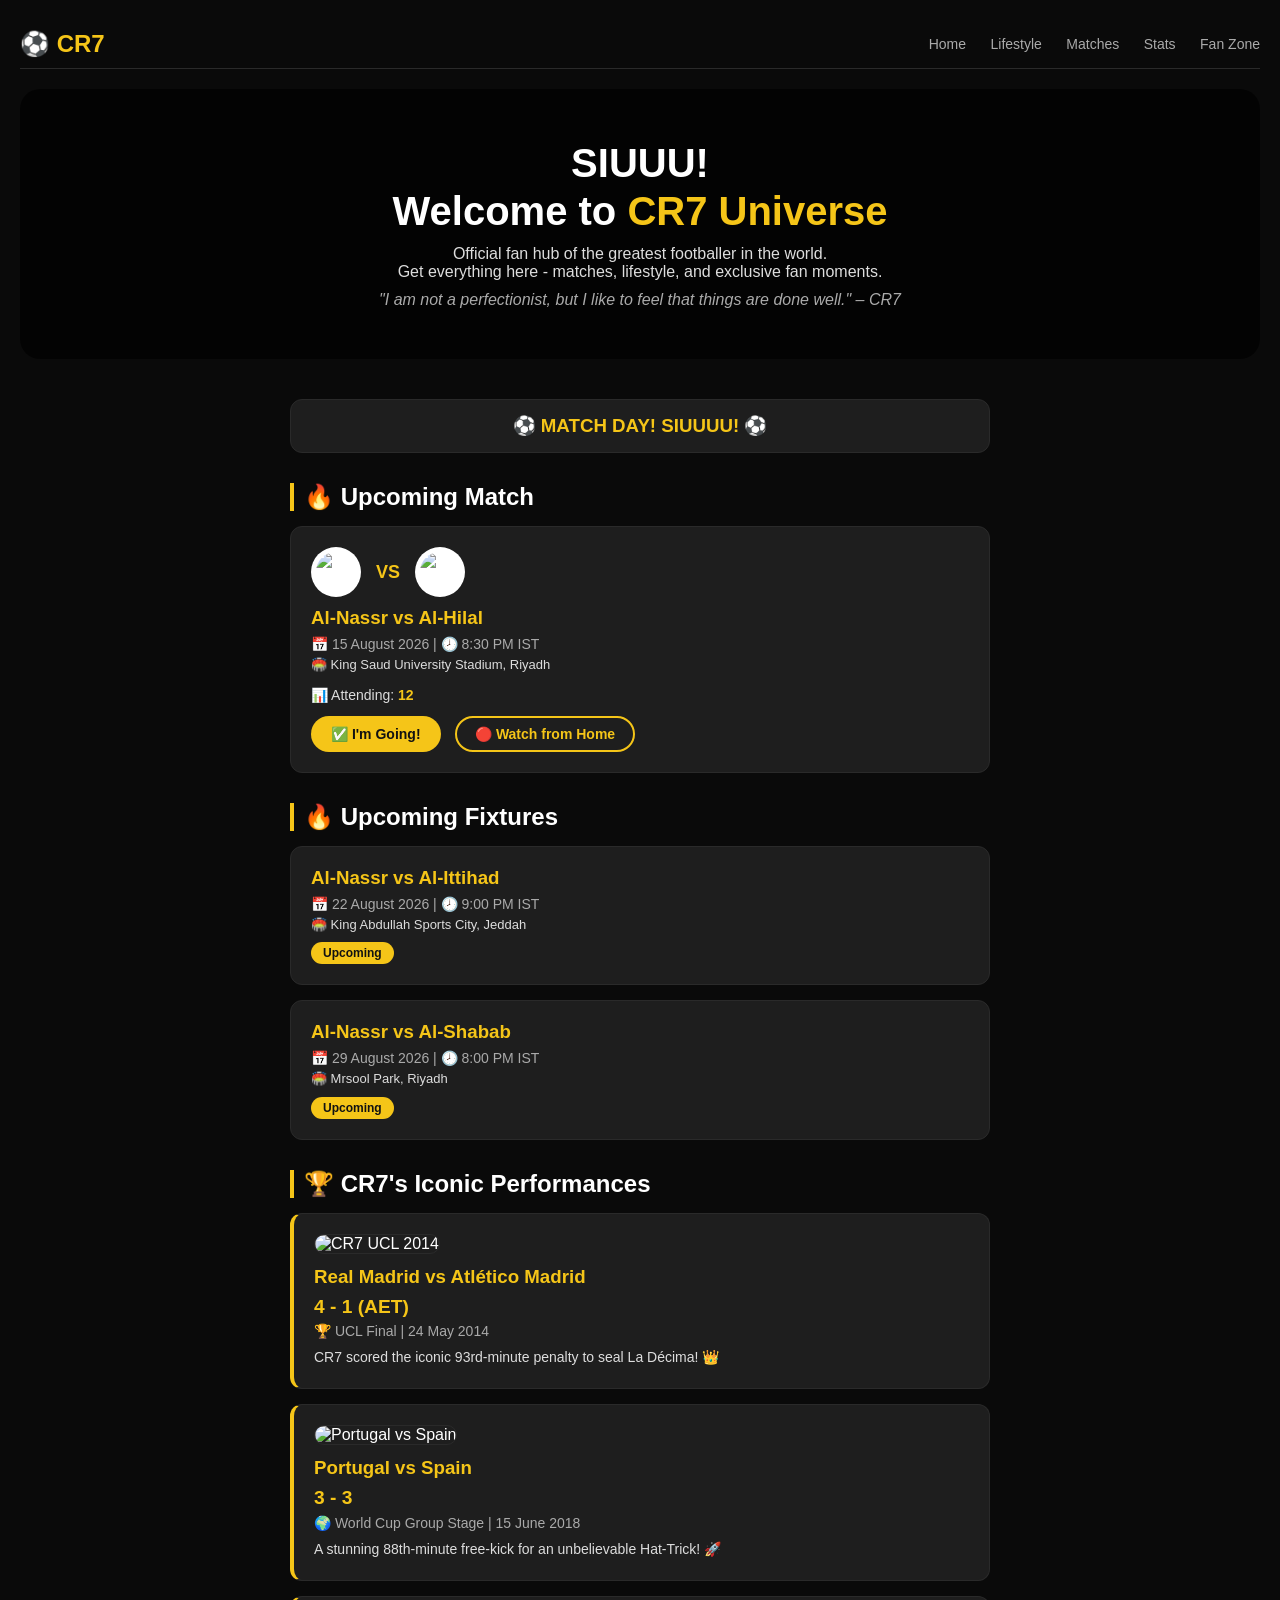
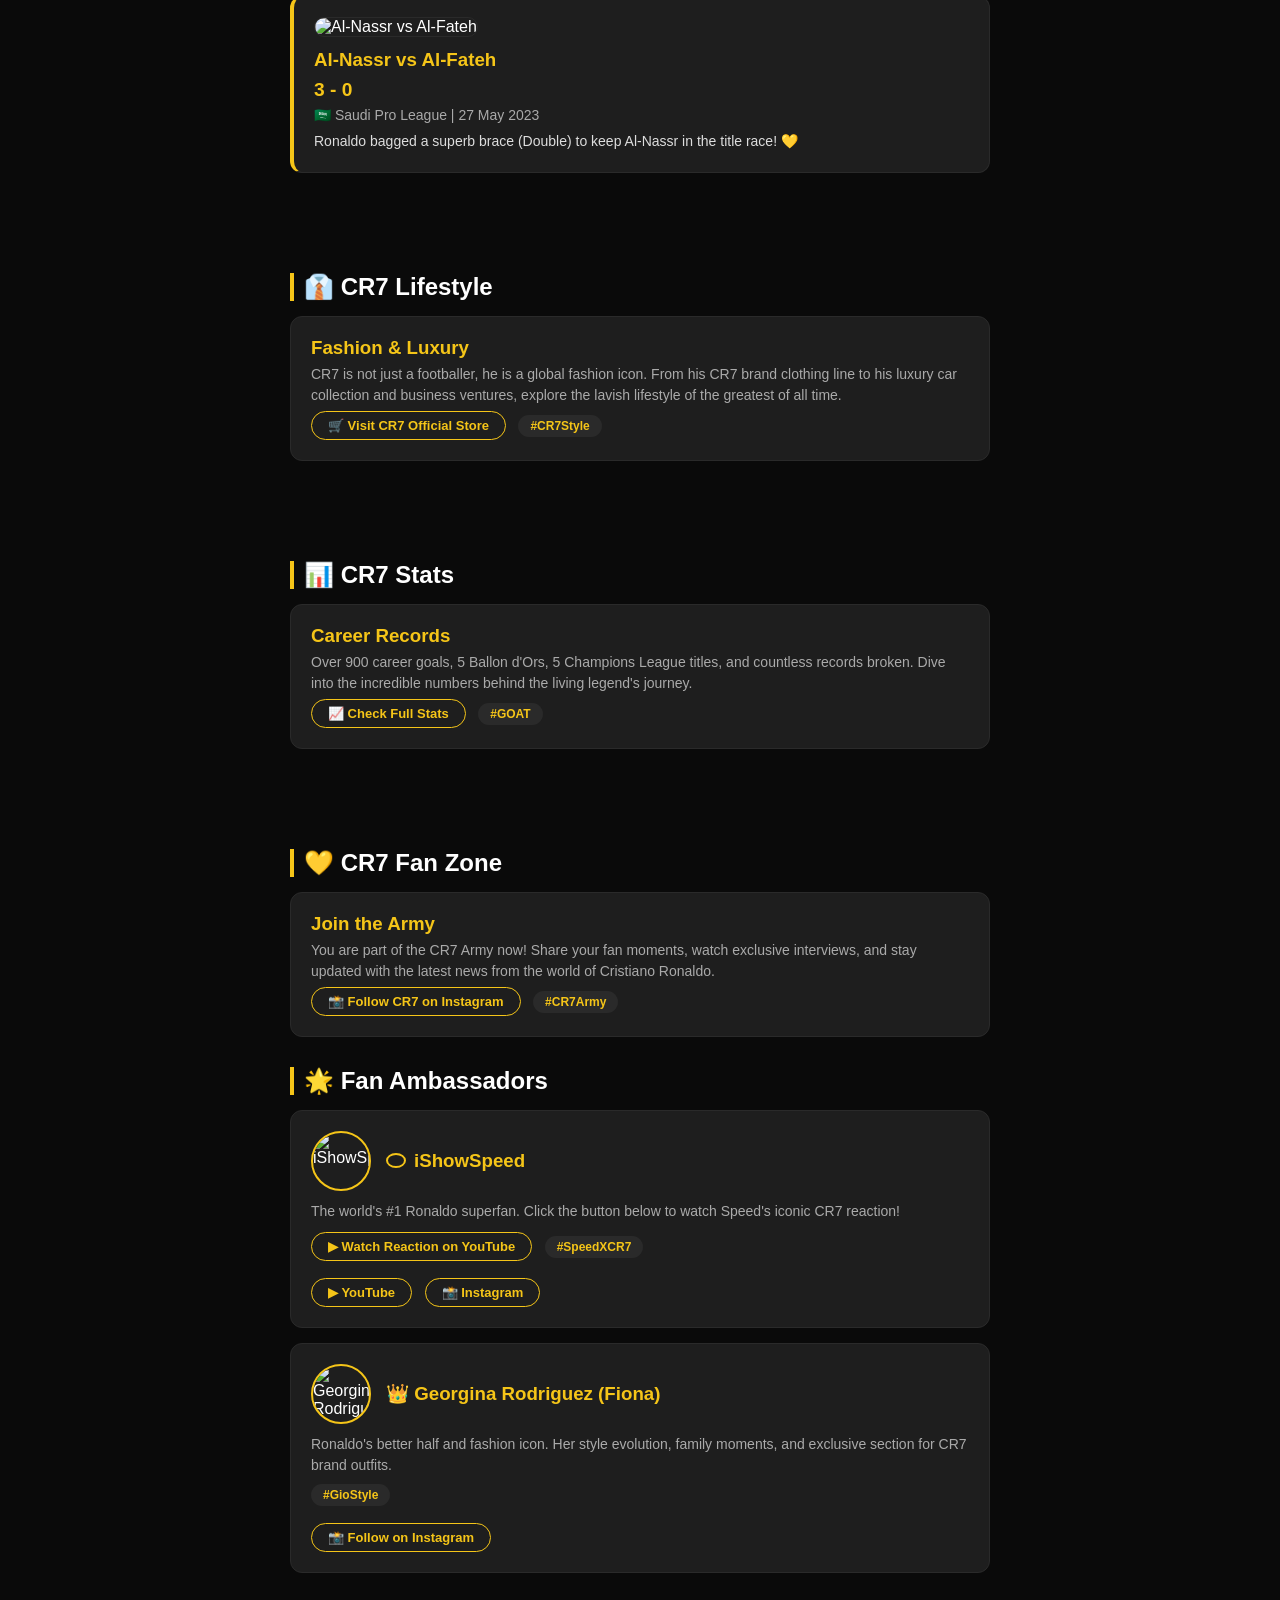
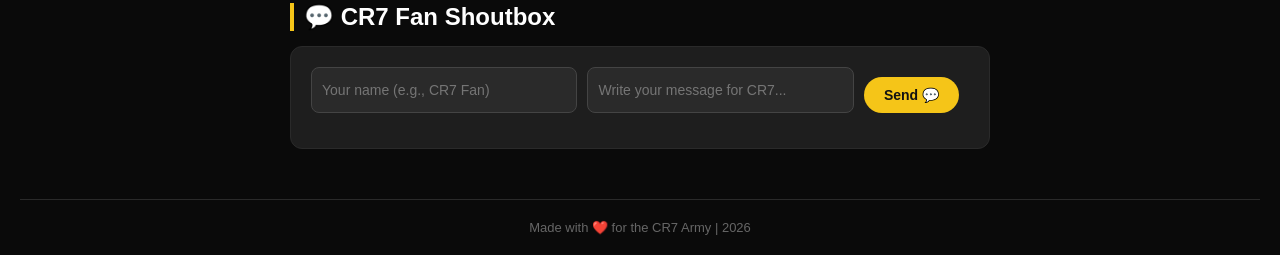
==== index.html @ 7f3175d8 "Update index.html" ====
<!DOCTYPE html>
<html lang="en">
<head>
  <meta charset="UTF-8">
  <meta name="viewport" content="width=device-width, initial-scale=1.0">
  <title>CR7 Universe</title>
  <link rel="stylesheet" href="style.css">
</head>
<body>

  <nav class="navbar">
    <div class="logo">⚽ CR7</div>
    <div class="nav-links">
      <a href="#home">Home</a>
      <a href="#lifestyle">Lifestyle</a>
      <a href="#matches">Matches</a>
      <a href="#stats">Stats</a>
      <a href="#fanzone">Fan Zone</a>
    </div>
  </nav>

  <div id="home" class="hero">
    <h1>SIUUU! <br> Welcome to <span style="color:#f5c518;">CR7 Universe</span></h1>
    <p>Official fan hub of the greatest footballer in the world.<br>Get everything here - matches, lifestyle, and exclusive fan moments.</p>
    <p style="color:#aaa; font-style:italic; margin-top:10px;">"I am not a perfectionist, but I like to feel that things are done well." – CR7</p>
  </div>

  <div class="container">
    <div id="matches">
      <div class="countdown-container">
        <div class="countdown-box"><span class="countdown-number" id="days">00</span><span class="countdown-label">Days</span></div>
        <div class="countdown-box"><span class="countdown-number" id="hours">00</span><span class="countdown-label">Hours</span></div>
        <div class="countdown-box"><span class="countdown-number" id="minutes">00</span><span class="countdown-label">Mins</span></div>
        <div class="countdown-box"><span class="countdown-number" id="seconds">00</span><span class="countdown-label">Secs</span></div>
      </div>

      <h2 class="section-title">🔥 Upcoming Match</h2>
      <div class="duo-card" style="margin-bottom: 20px;">
        <div class="team-logos">
          <img src="https://upload.wikimedia.org/wikipedia/en/1/15/Al_Nassr_FC_logo.svg.png" alt="Al-Nassr">
          <span>VS</span>
          <img src="https://upload.wikimedia.org/wikipedia/en/1/15/Al_Hilal_Saudi_FC_Logo.svg.png" alt="Al-Hilal">
        </div>
        <h3>Al-Nassr vs Al-Hilal</h3>
        <p style="color: #aaa; font-size: 14px;">📅 15 August 2026 | 🕗 8:30 PM IST</p>
        <p style="font-size: 13px;">🏟️ King Saud University Stadium, Riyadh</p>
        <p style="margin-top: 10px;">📊 Attending: <span id="countDisplay" style="color:#f5c518; font-weight:bold;">12</span></p>
        <button id="attendBtn" class="attend-btn">✅ I'm Going!</button>
        <button class="watch-btn">🔴 Watch from Home</button>
      </div>

      <h2 class="section-title">🔥 Upcoming Fixtures</h2>
      <div class="fixtures-grid">
        <div class="duo-card">
          <h3>Al-Nassr vs Al-Ittihad</h3>
          <p style="color: #aaa; font-size: 14px;">📅 22 August 2026 | 🕗 9:00 PM IST</p>
          <p style="font-size: 13px;">🏟️ King Abdullah Sports City, Jeddah</p>
          <span class="status-tag">Upcoming</span>
        </div>
        <div class="duo-card">
          <h3>Al-Nassr vs Al-Shabab</h3>
          <p style="color: #aaa; font-size: 14px;">📅 29 August 2026 | 🕗 8:00 PM IST</p>
          <p style="font-size: 13px;">🏟️ Mrsool Park, Riyadh</p>
          <span class="status-tag">Upcoming</span>
        </div>
      </div>

      <h2 class="section-title">🏆 CR7's Iconic Performances</h2>
      <div class="fixtures-grid">
        <div class="duo-card past-match">
          <div class="match-image"><img src="https://upload.wikimedia.org/wikipedia/commons/thumb/8/8f/Cristiano_Ronaldo_2014_%28cropped%29.jpg/800px-Cristiano_Ronaldo_2014_%28cropped%29.jpg" alt="CR7 UCL 2014"></div>
          <h3>Real Madrid vs Atlético Madrid</h3>
          <p style="font-size: 1.2rem; color: #f5c518; font-weight: bold;">4 - 1 (AET)</p>
          <p style="color: #aaa; font-size: 14px;">🏆 UCL Final | 24 May 2014</p>
          <p style="margin-top:5px;">CR7 scored the iconic 93rd-minute penalty to seal La Décima! 👑</p>
        </div>
        <div class="duo-card past-match">
          <div class="match-image"><img src="https://upload.wikimedia.org/wikipedia/commons/thumb/4/44/Portugal_vs_Spain_2018.jpg/800px-Portugal_vs_Spain_2018.jpg" alt="Portugal vs Spain"></div>
          <h3>Portugal vs Spain</h3>
          <p style="font-size: 1.2rem; color: #f5c518; font-weight: bold;">3 - 3</p>
          <p style="color: #aaa; font-size: 14px;">🌍 World Cup Group Stage | 15 June 2018</p>
          <p style="margin-top:5px;">A stunning 88th-minute free-kick for an unbelievable Hat-Trick! 🚀</p>
        </div>
        <div class="duo-card past-match">
          <div class="match-image"><img src="https://upload.wikimedia.org/wikipedia/commons/thumb/1/1e/Cristiano_Ronaldo_Al_Nassr_2023.jpg/800px-Cristiano_Ronaldo_Al_Nassr_2023.jpg" alt="Al-Nassr vs Al-Fateh"></div>
          <h3>Al-Nassr vs Al-Fateh</h3>
          <p style="font-size: 1.2rem; color: #f5c518; font-weight: bold;">3 - 0</p>
          <p style="color: #aaa; font-size: 14px;">🇸🇦 Saudi Pro League | 27 May 2023</p>
          <p style="margin-top:5px;">Ronaldo bagged a superb brace (Double) to keep Al-Nassr in the title race! 💛</p>
        </div>
      </div>
    </div>

    <div id="lifestyle" style="margin-top: 50px; padding-top: 20px;">
      <h2 class="section-title">👔 CR7 Lifestyle</h2>
      <div class="duo-card">
        <h3>Fashion & Luxury</h3>
        <p style="color:#aaa;">CR7 is not just a footballer, he is a global fashion icon. From his CR7 brand clothing line to his luxury car collection and business ventures, explore the lavish lifestyle of the greatest of all time.</p>
        <a href="https://www.cr7.com/" target="_blank" class="ambassador-link">🛒 Visit CR7 Official Store</a>
        <span class="status-tag" style="background: #2a2a2a; color: #f5c518;">#CR7Style</span>
      </div>
    </div>

    <div id="stats" style="margin-top: 50px; padding-top: 20px;">
      <h2 class="section-title">📊 CR7 Stats</h2>
      <div class="duo-card">
        <h3>Career Records</h3>
        <p style="color:#aaa;">Over 900 career goals, 5 Ballon d'Ors, 5 Champions League titles, and countless records broken. Dive into the incredible numbers behind the living legend's journey.</p>
        <a href="https://www.transfermarkt.com/cristiano-ronaldo/leistungsdatendetails/spieler/8198" target="_blank" class="ambassador-link">📈 Check Full Stats</a>
        <span class="status-tag" style="background: #2a2a2a; color: #f5c518;">#GOAT</span>
      </div>
    </div>

    <div id="fanzone" style="margin-top: 50px; padding-top: 20px;">
      <h2 class="section-title">💛 CR7 Fan Zone</h2>
      <div class="duo-card">
        <h3>Join the Army</h3>
        <p style="color:#aaa;">You are part of the CR7 Army now! Share your fan moments, watch exclusive interviews, and stay updated with the latest news from the world of Cristiano Ronaldo.</p>
        <a href="https://www.instagram.com/cristiano/" target="_blank" class="ambassador-link">📸 Follow CR7 on Instagram</a>
        <span class="status-tag" style="background: #2a2a2a; color: #f5c518;">#CR7Army</span>
      </div>
    </div>

    <h2 class="section-title">🌟 Fan Ambassadors</h2>
    <div class="fixtures-grid">
      <div class="duo-card">
        <div class="ambassador-img">
          <img src="https://upload.wikimedia.org/wikipedia/commons/thumb/e/e5/IShowSpeed_at_ESPN_2024.jpg/800px-IShowSpeed_at_ESPN_2024.jpg" alt="iShowSpeed">
          <h3 style="margin:0; color:#f5c518; display:flex; align-items:center;">
            <img src="https://upload.wikimedia.org/wikipedia/commons/0/09/YouTube_Logo_%282013-2017%29.svg.png" style="width:20px; height:15px; margin-right:8px; background:none;"> iShowSpeed
          </h3>
        </div>
        <p style="color:#aaa; margin-top: 10px;">The world's #1 Ronaldo superfan. Click the button below to watch Speed's iconic CR7 reaction!</p>
        
        <!-- 🟢 यहाँ Video Link को FIX कर दिया गया है (Video गायब होने की समस्या खत्म!) -->
        <a href="https://youtube.com/shorts/Uv1PyE8J38w" target="_blank" class="ambassador-link" style="margin-top: 10px;">▶ Watch Reaction on YouTube</a>

        <span class="status-tag" style="background: #2a2a2a; color: #f5c518;">#SpeedXCR7</span>
        <div style="margin-top: 12px;">
          <a href="https://www.youtube.com/@IShowSpeed" target="_blank" class="ambassador-link">▶ YouTube</a>
          <a href="https://www.instagram.com/ishowspeed/" target="_blank" class="ambassador-link">📸 Instagram</a>
        </div>
      </div>

      <div class="duo-card">
        <div class="ambassador-img">
          <img src="https://upload.wikimedia.org/wikipedia/commons/thumb/d/d0/Georgina_Rodr%C3%ADguez_2023.jpg/800px-Georgina_Rodr%C3%ADguez_2023.jpg" alt="Georgina Rodriguez">
          <h3 style="margin:0; color:#f5c518;">👑 Georgina Rodriguez (Fiona)</h3>
        </div>
        <p style="color:#aaa; margin-top: 10px;">Ronaldo's better half and fashion icon. Her style evolution, family moments, and exclusive section for CR7 brand outfits.</p>
        <span class="status-tag" style="background: #2a2a2a; color: #f5c518;">#GioStyle</span>
        <div style="margin-top: 12px;">
          <a href="https://www.instagram.com/georginagio/" target="_blank" class="ambassador-link">📸 Follow on Instagram</a>
        </div>
      </div>
    </div>

    <h2 class="section-title">💬 CR7 Fan Shoutbox</h2>
    <div class="shoutbox-container">
      <div class="shoutbox-form">
        <input type="text" id="shoutName" placeholder="Your name (e.g., CR7 Fan)">
        <input type="text" id="shoutMsg" placeholder="Write your message for CR7...">
        <button id="shoutBtn" class="attend-btn">Send 💬</button>
      </div>
      <div id="shoutboxMessages" class="shoutbox-messages"></div>
    </div>
  </div>

  <div class="footer">Made with ❤️ for the CR7 Army | 2026</div>
  <button id="scrollTopBtn" class="scroll-top-btn" onclick="scrollToTop()">⬆ Top</button>
  <script src="script.js"></script>
</body>
</html>
---- style.css ----
html { scroll-behavior: smooth; }

* { margin: 0; padding: 0; box-sizing: border-box; font-family: Arial, sans-serif; }
body { background: #0a0a0a; color: #ffffff; padding: 20px; }

.navbar { display: flex; justify-content: space-between; align-items: center; padding: 10px 0; border-bottom: 1px solid #2a2a2a; margin-bottom: 20px; }
.logo { font-size: 24px; font-weight: bold; color: #f5c518; }
.nav-links a { color: #aaa; text-decoration: none; margin-left: 20px; font-size: 14px; transition: 0.3s; }
.nav-links a:hover { color: #f5c518; }

/* ✅ Hero Image Fixed with direct link (thumb hata diya) */
.hero { 
  text-align: center; 
  margin-bottom: 40px; 
  padding: 50px 20px;
  border-radius: 20px;
  background-image: linear-gradient(rgba(0, 0, 0, 0.7), rgba(0, 0, 0, 0.7)), url('https://upload.wikimedia.org/wikipedia/commons/8/8f/Cristiano_Ronaldo_2014_%28cropped%29.jpg');
  background-size: cover;
  background-position: center;
}
.hero h1 { font-size: 40px; margin-bottom: 10px; line-height: 1.2; }
.hero p { color: #ddd; max-width: 600px; margin: 0 auto; }

.container { max-width: 700px; margin: 0 auto; }
.section-title { margin: 30px 0 15px 0; border-left: 4px solid #f5c518; padding-left: 10px; }

.fixtures-grid { display: flex; flex-direction: column; gap: 15px; margin-bottom: 10px; }
.duo-card { background: #1e1e1e; border-radius: 12px; padding: 20px; border: 1px solid #2a2a2a; }
.duo-card h3 { color: #f5c518; margin-bottom: 5px; }
.duo-card p { color: #ddd; line-height: 1.5; font-size: 14px; }

.past-match { border-left: 4px solid #f5c518; }
.status-tag { display: inline-block; background: #f5c518; color: #121212; padding: 4px 12px; border-radius: 20px; font-size: 12px; font-weight: bold; margin-top: 8px; }

.countdown-container { display: flex; justify-content: space-between; background: #1e1e1e; padding: 15px; border-radius: 12px; margin-bottom: 15px; border: 1px solid #2a2a2a; }
.countdown-box { text-align: center; flex: 1; }
.countdown-number { display: block; font-size: 24px; font-weight: 900; color: #f5c518; }
.countdown-label { font-size: 12px; color: #aaa; text-transform: uppercase; margin-top: 2px; }

.team-logos { display: flex; align-items: center; gap: 15px; margin-bottom: 10px; }
.team-logos img { width: 50px; height: 50px; object-fit: contain; background: #ffffff; border-radius: 50%; padding: 5px; }
.team-logos span { color: #f5c518; font-weight: bold; font-size: 18px; }
.match-image img { width: 100%; height: 150px; object-fit: cover; border-radius: 10px; margin-bottom: 12px; border: 1px solid #2a2a2a; }
.ambassador-img { display: flex; align-items: center; margin-bottom: 10px; }
.ambassador-img img { width: 60px; height: 60px; object-fit: cover; border-radius: 50%; border: 2px solid #f5c518; margin-right: 15px; }

.ambassador-link { display: inline-block; margin-top: 5px; margin-right: 8px; color: #f5c518; border: 1px solid #f5c518; padding: 6px 16px; border-radius: 20px; text-decoration: none; font-weight: bold; font-size: 13px; transition: all 0.3s ease; }
.ambassador-link:hover { background: #f5c518; color: #121212; transform: scale(1.05); }

.attend-btn { background: #f5c518; color: #121212; border: none; padding: 10px 20px; border-radius: 20px; font-weight: bold; font-size: 14px; margin-top: 10px; margin-right: 10px; cursor: pointer; transition: 0.3s; }
.attend-btn:hover { transform: scale(1.05); background: #ffd700; }
.attend-btn:disabled { background: #444; color: #888; transform: none !important; opacity: 0.6; cursor: not-allowed; }
.watch-btn { background: transparent; color: #f5c518; border: 2px solid #f5c518; padding: 8px 18px; border-radius: 20px; font-weight: bold; font-size: 14px; margin-top: 10px; cursor: pointer; transition: 0.3s; }
.watch-btn:hover { background: #f5c518; color: #000; }

.shoutbox-container { background: #1e1e1e; border-radius: 12px; padding: 20px; margin-bottom: 20px; border: 1px solid #2a2a2a; }
.shoutbox-form { display: flex; gap: 10px; flex-wrap: wrap; }
.shoutbox-form input { flex: 1; background: #2a2a2a; border: 1px solid #444; color: #ffffff; padding: 10px; border-radius: 8px; outline: none; font-size: 14px; min-width: 120px; }
.shoutbox-form input:focus { border-color: #f5c518; }
.shoutbox-messages { margin-top: 15px; max-height: 200px; overflow-y: auto; }
.shout-msg { background: #2a2a2a; padding: 12px; border-radius: 8px; margin-bottom: 10px; border-left: 3px solid #f5c518; }
.shout-msg strong { color: #f5c518; font-size: 15px; }
.shout-msg span { color: #888; font-size: 11px; margin-left: 8px; }
.shout-msg p { margin: 5px 0 0 0; color: #ddd; font-size: 14px; }

.footer { text-align: center; color: #666; font-size: 13px; margin-top: 50px; border-top: 1px solid #2a2a2a; padding-top: 20px; }

.scroll-top-btn {
  position: fixed;
  bottom: 20px;
  right: 20px;
  background: #f5c518;
  color: #121212;
  border: none;
  padding: 12px 18px;
  border-radius: 50px;
  font-weight: bold;
  font-size: 16px;
  cursor: pointer;
  display: none;
  box-shadow: 0 4px 12px rgba(245, 197, 24, 0.5);
  transition: all 0.3s ease;
  z-index: 9999;
}
.scroll-top-btn:hover {
  background: #ffd700;
  transform: scale(1.1);
}

@media (max-width: 480px) { 
  .hero h1 { font-size: 28px; } 
  .nav-links a { margin-left: 10px; font-size: 12px; } 
  .countdown-number { font-size: 18px; } 
}
@media (max-width: 600px) { 
  .shoutbox-form { flex-direction: column; gap: 8px; } 
  .shoutbox-form input { width: 100%; } 
  .shoutbox-form button { width: 100%; margin-top: 5px; } 
}
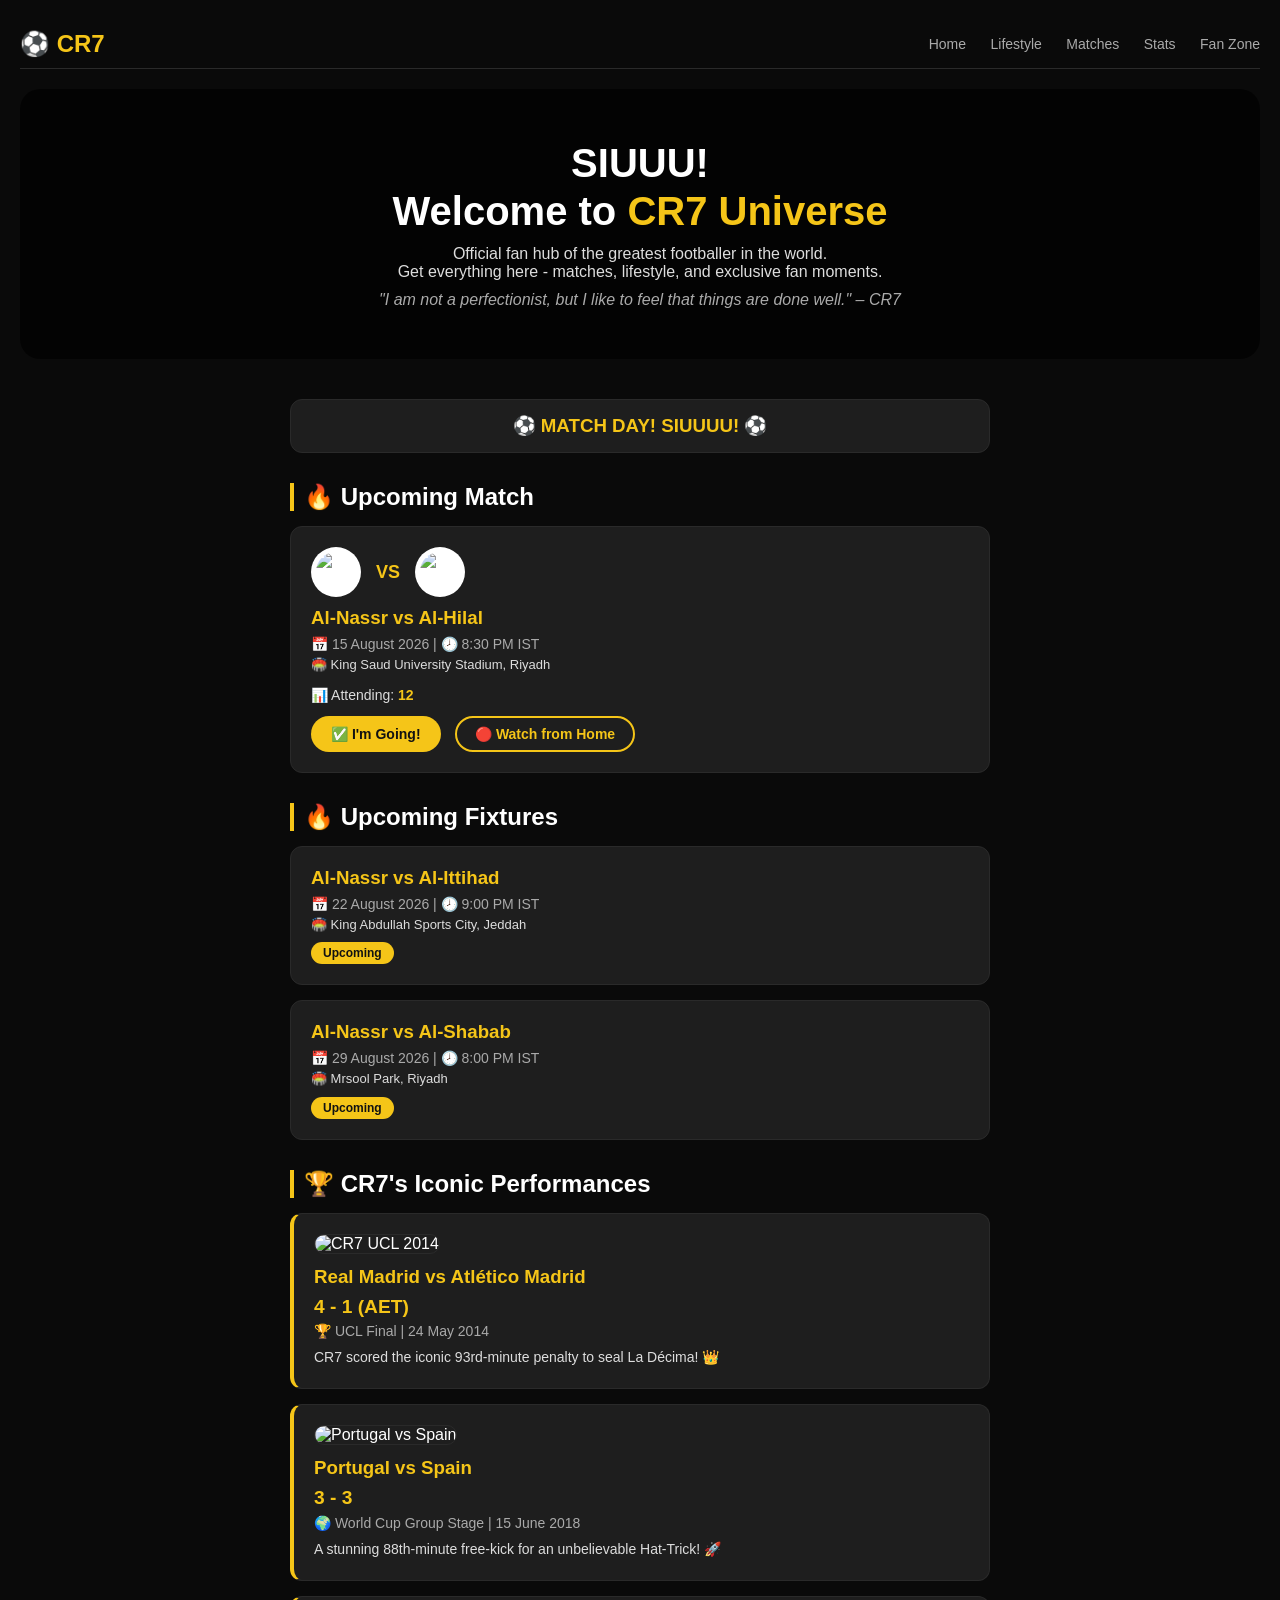
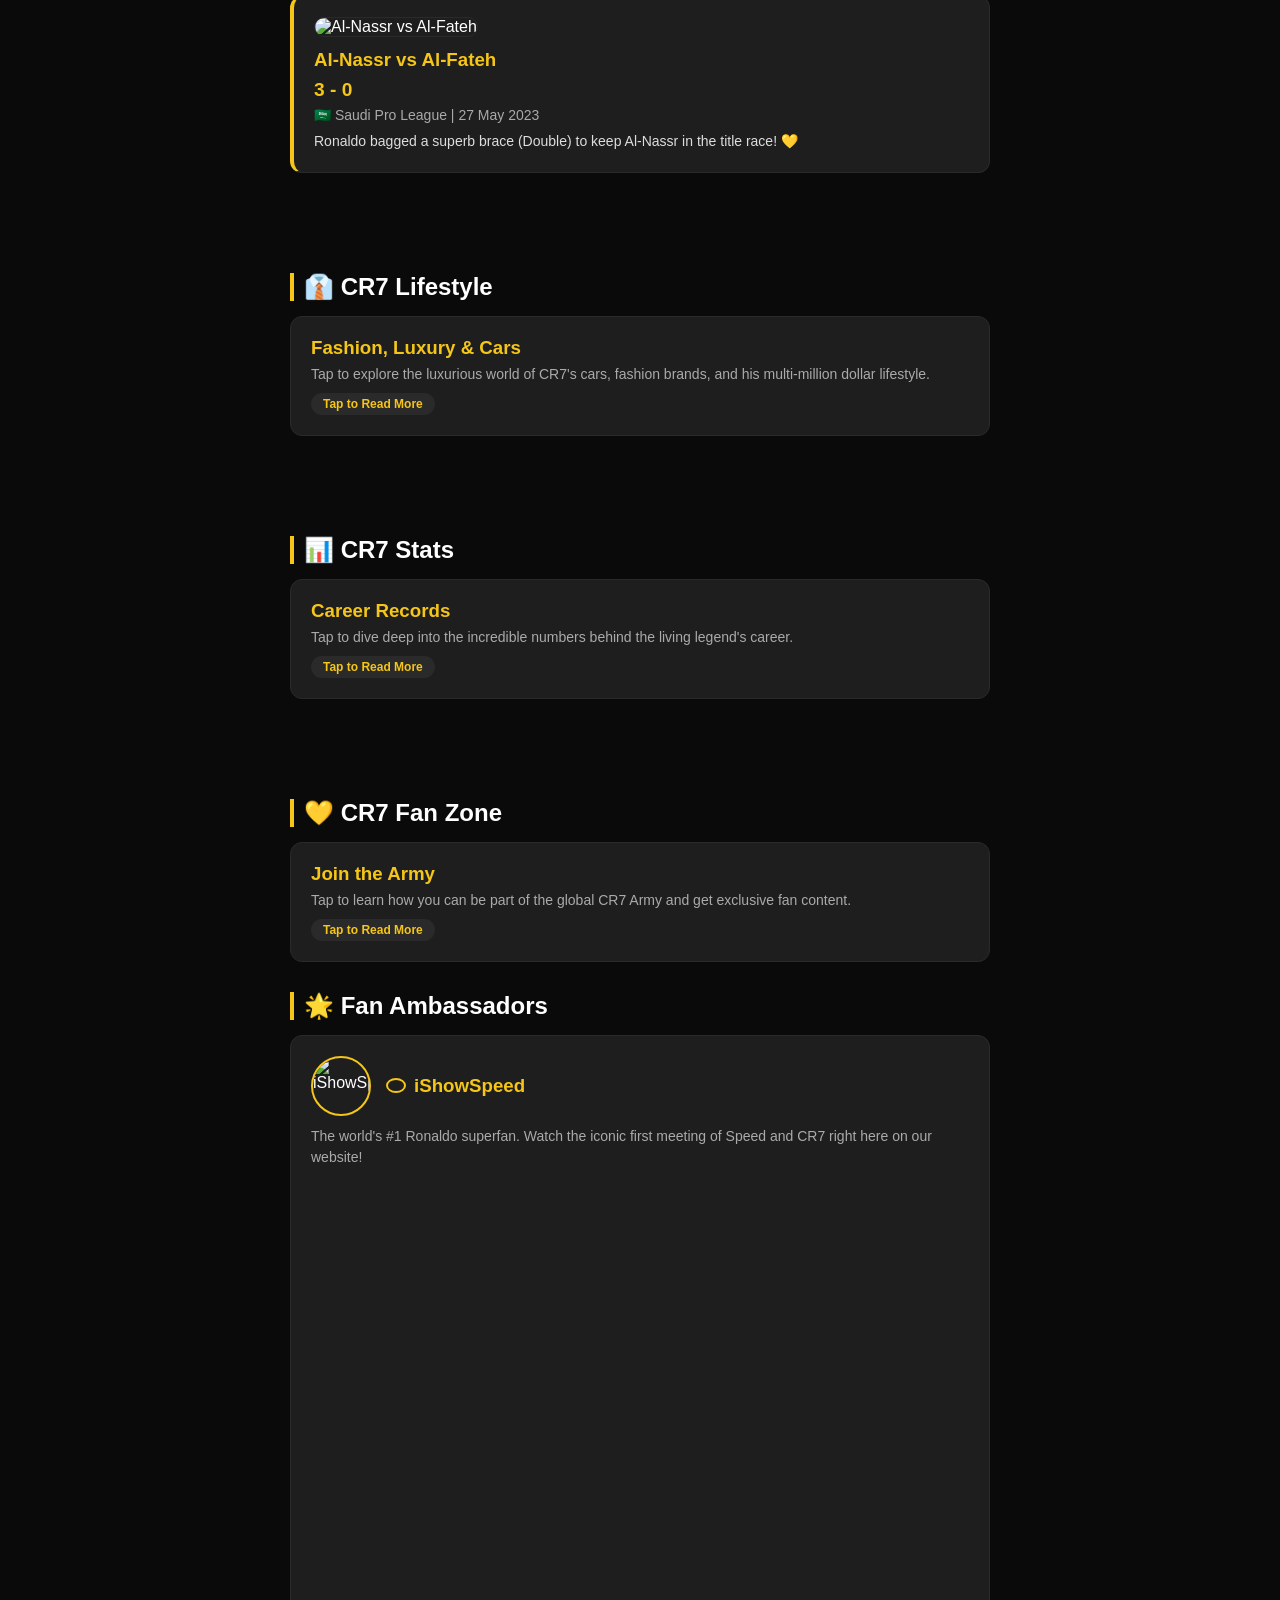
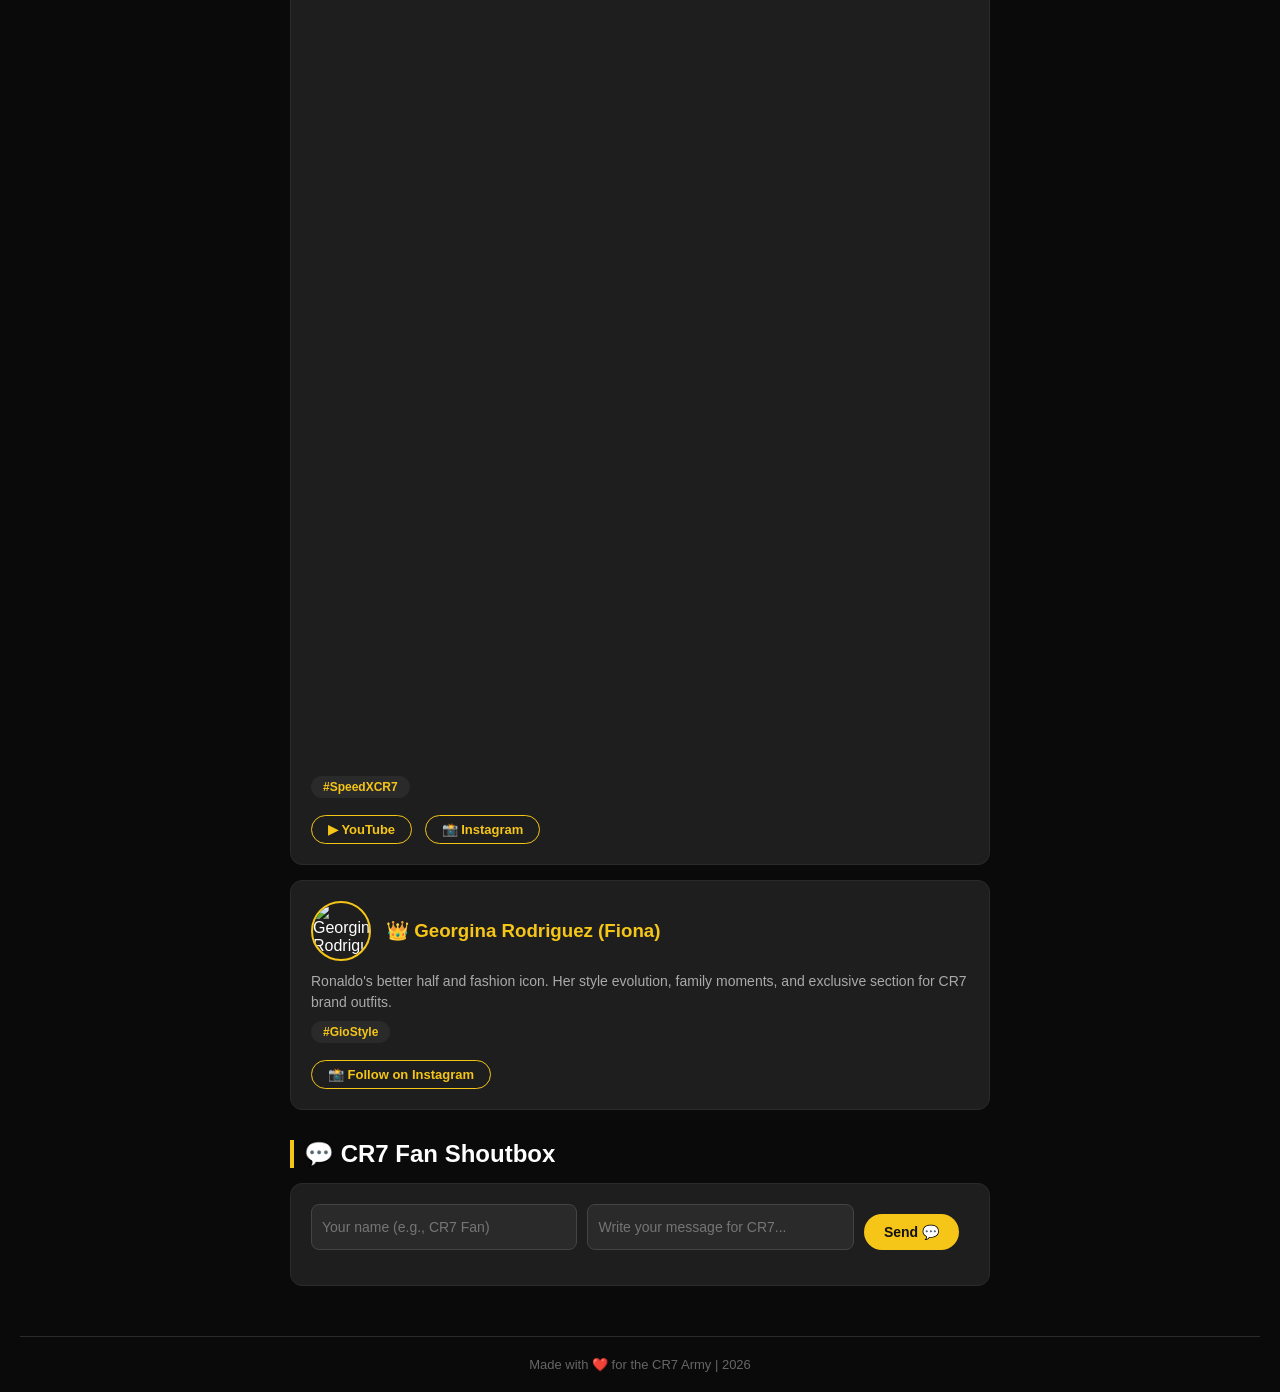
==== commit d00ef12b: "Update index.html" ====
--- a/index.html
+++ b/index.html
@@ -19,150 +19,180 @@
     </div>
   </nav>
 
-  <div id="home" class="hero">
-    <h1>SIUUU! <br> Welcome to <span style="color:#f5c518;">CR7 Universe</span></h1>
-    <p>Official fan hub of the greatest footballer in the world.<br>Get everything here - matches, lifestyle, and exclusive fan moments.</p>
-    <p style="color:#aaa; font-style:italic; margin-top:10px;">"I am not a perfectionist, but I like to feel that things are done well." – CR7</p>
-  </div>
-
-  <div class="container">
-    <div id="matches">
-      <div class="countdown-container">
-        <div class="countdown-box"><span class="countdown-number" id="days">00</span><span class="countdown-label">Days</span></div>
-        <div class="countdown-box"><span class="countdown-number" id="hours">00</span><span class="countdown-label">Hours</span></div>
-        <div class="countdown-box"><span class="countdown-number" id="minutes">00</span><span class="countdown-label">Mins</span></div>
-        <div class="countdown-box"><span class="countdown-number" id="seconds">00</span><span class="countdown-label">Secs</span></div>
-      </div>
-
-      <h2 class="section-title">🔥 Upcoming Match</h2>
-      <div class="duo-card" style="margin-bottom: 20px;">
-        <div class="team-logos">
-          <img src="https://upload.wikimedia.org/wikipedia/en/1/15/Al_Nassr_FC_logo.svg.png" alt="Al-Nassr">
-          <span>VS</span>
-          <img src="https://upload.wikimedia.org/wikipedia/en/1/15/Al_Hilal_Saudi_FC_Logo.svg.png" alt="Al-Hilal">
-        </div>
-        <h3>Al-Nassr vs Al-Hilal</h3>
-        <p style="color: #aaa; font-size: 14px;">📅 15 August 2026 | 🕗 8:30 PM IST</p>
-        <p style="font-size: 13px;">🏟️ King Saud University Stadium, Riyadh</p>
-        <p style="margin-top: 10px;">📊 Attending: <span id="countDisplay" style="color:#f5c518; font-weight:bold;">12</span></p>
-        <button id="attendBtn" class="attend-btn">✅ I'm Going!</button>
-        <button class="watch-btn">🔴 Watch from Home</button>
-      </div>
-
-      <h2 class="section-title">🔥 Upcoming Fixtures</h2>
+  <!-- Main Content Area -->
+  <div id="main-content">
+    <div id="home" class="hero">
+      <h1>SIUUU! <br> Welcome to <span style="color:#f5c518;">CR7 Universe</span></h1>
+      <p>Official fan hub of the greatest footballer in the world.<br>Get everything here - matches, lifestyle, and exclusive fan moments.</p>
+      <p style="color:#aaa; font-style:italic; margin-top:10px;">"I am not a perfectionist, but I like to feel that things are done well." – CR7</p>
+    </div>
+
+    <div class="container">
+      <div id="matches">
+        <div class="countdown-container">
+          <div class="countdown-box"><span class="countdown-number" id="days">00</span><span class="countdown-label">Days</span></div>
+          <div class="countdown-box"><span class="countdown-number" id="hours">00</span><span class="countdown-label">Hours</span></div>
+          <div class="countdown-box"><span class="countdown-number" id="minutes">00</span><span class="countdown-label">Mins</span></div>
+          <div class="countdown-box"><span class="countdown-number" id="seconds">00</span><span class="countdown-label">Secs</span></div>
+        </div>
+
+        <h2 class="section-title">🔥 Upcoming Match</h2>
+        <div class="duo-card" style="margin-bottom: 20px;">
+          <div class="team-logos">
+            <img src="https://upload.wikimedia.org/wikipedia/en/1/15/Al_Nassr_FC_logo.svg.png" alt="Al-Nassr">
+            <span>VS</span>
+            <img src="https://upload.wikimedia.org/wikipedia/en/1/15/Al_Hilal_Saudi_FC_Logo.svg.png" alt="Al-Hilal">
+          </div>
+          <h3>Al-Nassr vs Al-Hilal</h3>
+          <p style="color: #aaa; font-size: 14px;">📅 15 August 2026 | 🕗 8:30 PM IST</p>
+          <p style="font-size: 13px;">🏟️ King Saud University Stadium, Riyadh</p>
+          <p style="margin-top: 10px;">📊 Attending: <span id="countDisplay" style="color:#f5c518; font-weight:bold;">12</span></p>
+          <button id="attendBtn" class="attend-btn">✅ I'm Going!</button>
+          <button class="watch-btn">🔴 Watch from Home</button>
+        </div>
+
+        <h2 class="section-title">🔥 Upcoming Fixtures</h2>
+        <div class="fixtures-grid">
+          <div class="duo-card">
+            <h3>Al-Nassr vs Al-Ittihad</h3>
+            <p style="color: #aaa; font-size: 14px;">📅 22 August 2026 | 🕗 9:00 PM IST</p>
+            <p style="font-size: 13px;">🏟️ King Abdullah Sports City, Jeddah</p>
+            <span class="status-tag">Upcoming</span>
+          </div>
+          <div class="duo-card">
+            <h3>Al-Nassr vs Al-Shabab</h3>
+            <p style="color: #aaa; font-size: 14px;">📅 29 August 2026 | 🕗 8:00 PM IST</p>
+            <p style="font-size: 13px;">🏟️ Mrsool Park, Riyadh</p>
+            <span class="status-tag">Upcoming</span>
+          </div>
+        </div>
+
+        <h2 class="section-title">🏆 CR7's Iconic Performances</h2>
+        <div class="fixtures-grid">
+          <div class="duo-card past-match">
+            <div class="match-image"><img src="https://upload.wikimedia.org/wikipedia/commons/thumb/8/8f/Cristiano_Ronaldo_2014_%28cropped%29.jpg/800px-Cristiano_Ronaldo_2014_%28cropped%29.jpg" alt="CR7 UCL 2014"></div>
+            <h3>Real Madrid vs Atlético Madrid</h3>
+            <p style="font-size: 1.2rem; color: #f5c518; font-weight: bold;">4 - 1 (AET)</p>
+            <p style="color: #aaa; font-size: 14px;">🏆 UCL Final | 24 May 2014</p>
+            <p style="margin-top:5px;">CR7 scored the iconic 93rd-minute penalty to seal La Décima! 👑</p>
+          </div>
+          <div class="duo-card past-match">
+            <div class="match-image"><img src="https://upload.wikimedia.org/wikipedia/commons/thumb/4/44/Portugal_vs_Spain_2018.jpg/800px-Portugal_vs_Spain_2018.jpg" alt="Portugal vs Spain"></div>
+            <h3>Portugal vs Spain</h3>
+            <p style="font-size: 1.2rem; color: #f5c518; font-weight: bold;">3 - 3</p>
+            <p style="color: #aaa; font-size: 14px;">🌍 World Cup Group Stage | 15 June 2018</p>
+            <p style="margin-top:5px;">A stunning 88th-minute free-kick for an unbelievable Hat-Trick! 🚀</p>
+          </div>
+          <div class="duo-card past-match">
+            <div class="match-image"><img src="https://upload.wikimedia.org/wikipedia/commons/thumb/1/1e/Cristiano_Ronaldo_Al_Nassr_2023.jpg/800px-Cristiano_Ronaldo_Al_Nassr_2023.jpg" alt="Al-Nassr vs Al-Fateh"></div>
+            <h3>Al-Nassr vs Al-Fateh</h3>
+            <p style="font-size: 1.2rem; color: #f5c518; font-weight: bold;">3 - 0</p>
+            <p style="color: #aaa; font-size: 14px;">🇸🇦 Saudi Pro League | 27 May 2023</p>
+            <p style="margin-top:5px;">Ronaldo bagged a superb brace (Double) to keep Al-Nassr in the title race! 💛</p>
+          </div>
+        </div>
+      </div>
+
+      <!-- INTERACTIVE INFO PANELS (Content rewritten for Human & SEO) -->
+      <div id="lifestyle" style="margin-top: 50px; padding-top: 20px;">
+        <h2 class="section-title">👔 CR7 Lifestyle</h2>
+        <div class="duo-card clickable-card" onclick="toggleInfo('lifestyle-info')">
+          <h3>Fashion, Luxury & Cars</h3>
+          <p style="color:#aaa;">Tap to explore the luxurious world of CR7's cars, fashion brands, and his multi-million dollar lifestyle.</p>
+          <span class="status-tag" style="background: #2a2a2a; color: #f5c518;">Tap to Read More</span>
+        </div>
+        <!-- Hidden Detail Panel (Human Language & SEO Optimized) -->
+        <div id="lifestyle-info" class="info-panel" style="display: none;">
+          <h3 style="color:#f5c518;">Living Like a Legend: Cars, Watches & The CR7 Brand</h3>
+          <p>Cristiano Ronaldo isn't just a superstar on the pitch; he is a walking symbol of success and luxury. His lifestyle reflects a man who has turned his footballing genius into a multi-million dollar empire that spans across the globe.</p>
+          <p><b>The CR7 Empire:</b> Beyond boots and jerseys, Ronaldo built the <b>CR7 brand</b>, a lifestyle label that produces high-end footwear, premium fragrances, and stylish underwear. Each piece reflects his confident, bold personality, allowing fans to wear a piece of the legend's swagger.</p>
+          <p><b>The Multi-Million Dollar Car Collection:</b> Step into his garage, and you'll find a museum of automotive engineering. The collection features over 50 rare vehicles, including the ultra-limited <b>Bugatti Chiron</b>, the bold <b>Lamborghini Aventador</b>, the elegant <b>Rolls-Royce Cullinan</b>, and several custom Ferraris. Collectively, his car collection is valued at over $50 million.</p>
+          <p><b>Jets and Watches:</b> To manage his busy schedule across continents, he owns a heavily customized <b>Gulfstream G200 private jet</b>. When it comes to fashion, Ronaldo is rarely seen without a dazzling timepiece on his wrist, frequently wearing custom <b>Rolex</b> and <b>Hublot</b> watches worth millions.</p>
+          <p><b>Net Worth 2026:</b> With an estimated net worth exceeding <b>$600 million</b>, Ronaldo remains one of the highest-earning athletes in history, cementing his legacy not just as a player, but as a global business icon.</p>
+          <button class="watch-btn" onclick="toggleInfo('lifestyle-info')" style="margin-top:10px;">Close</button>
+        </div>
+      </div>
+
+      <div id="stats" style="margin-top: 50px; padding-top: 20px;">
+        <h2 class="section-title">📊 CR7 Stats</h2>
+        <div class="duo-card clickable-card" onclick="toggleInfo('stats-info')">
+          <h3>Career Records</h3>
+          <p style="color:#aaa;">Tap to dive deep into the incredible numbers behind the living legend's career.</p>
+          <span class="status-tag" style="background: #2a2a2a; color: #f5c518;">Tap to Read More</span>
+        </div>
+        <!-- Hidden Detail Panel (Human Language & SEO Optimized) -->
+        <div id="stats-info" class="info-panel" style="display: none;">
+          <h3 style="color:#f5c518;">The GOAT's Numbers: Why He is the Greatest</h3>
+          <p>When Cristiano Ronaldo steps onto the field, history books have to be rewritten. His career is a masterpiece of consistency, determination, and sheer goal-scoring power.</p>
+          <p><b>Over 900 Career Goals:</b> Ronaldo stands alone as the greatest goalscorer in the history of professional football. Surpassing 900 official goals is a milestone that may never be broken, proving his longevity and lethal finishing ability.</p>
+          <p><b>5 Ballon d'Or Awards:</b> Standing shoulder-to-shoulder with the elite, Ronaldo has won the prestigious Ballon d'Or five times (2008, 2013, 2014, 2016, 2017), recognizing him as the world's best player across different eras.</p>
+          <p><b>UEFA Champions League Royalty:</b> He is the undisputed king of European football. With <b>5 Champions League titles</b> (Man Utd 2008 and Real Madrid 2014, 2016, 2017, 2018), he is also the competition's <b>all-time top scorer</b>, delivering night after night of magical performances.</p>
+          <p><b>Portugal's Greatest Hero:</b> On the international stage, he is Portugal's ultimate legend. With over <b>130 international goals</b>, he is the all-time top scorer in men's international football. His crowning moment came in 2016 when he led his nation to their first-ever major trophy—the <b>UEFA European Championship</b>.</p>
+          <button class="watch-btn" onclick="toggleInfo('stats-info')" style="margin-top:10px;">Close</button>
+        </div>
+      </div>
+
+      <div id="fanzone" style="margin-top: 50px; padding-top: 20px;">
+        <h2 class="section-title">💛 CR7 Fan Zone</h2>
+        <div class="duo-card clickable-card" onclick="toggleInfo('fanzone-info')">
+          <h3>Join the Army</h3>
+          <p style="color:#aaa;">Tap to learn how you can be part of the global CR7 Army and get exclusive fan content.</p>
+          <span class="status-tag" style="background: #2a2a2a; color: #f5c518;">Tap to Read More</span>
+        </div>
+        <!-- Hidden Detail Panel (Human Language & SEO Optimized) -->
+        <div id="fanzone-info" class="info-panel" style="display: none;">
+          <h3 style="color:#f5c518;">Welcome to the Global CR7 Army</h3>
+          <p>At CR7 Universe, you aren't just a spectator; you are an essential part of the <b>global CR7 Army</b>. This isn't just a fan page—it's a community where football lovers from every corner of the world unite to celebrate the legend.</p>
+          <p><b>Stay Ahead of the News:</b> We curate the latest updates, match schedules, and transfer rumors so you are always the first to know what's happening in the world of Cristiano Ronaldo.</p>
+          <p><b>Exclusive Content & Behind the Scenes:</b> Get access to exclusive interviews, rarely seen training ground photos, and classic match highlights. We bring you closer to the man behind the jersey.</p>
+          <p><b>A United Community:</b> Share your fan art, matchday experiences, and thoughts about the GOAT in our <b>Fan Shoutbox</b> below. Every message you send becomes a part of this growing legacy!</p>
+          <button class="watch-btn" onclick="toggleInfo('fanzone-info')" style="margin-top:10px;">Close</button>
+        </div>
+      </div>
+
+      <!-- Fan Ambassadors -->
+      <h2 class="section-title">🌟 Fan Ambassadors</h2>
       <div class="fixtures-grid">
         <div class="duo-card">
-          <h3>Al-Nassr vs Al-Ittihad</h3>
-          <p style="color: #aaa; font-size: 14px;">📅 22 August 2026 | 🕗 9:00 PM IST</p>
-          <p style="font-size: 13px;">🏟️ King Abdullah Sports City, Jeddah</p>
-          <span class="status-tag">Upcoming</span>
-        </div>
+          <div class="ambassador-img">
+            <img src="https://upload.wikimedia.org/wikipedia/commons/thumb/e/e5/IShowSpeed_at_ESPN_2024.jpg/800px-IShowSpeed_at_ESPN_2024.jpg" alt="iShowSpeed">
+            <h3 style="margin:0; color:#f5c518; display:flex; align-items:center;">
+              <img src="https://upload.wikimedia.org/wikipedia/commons/0/09/YouTube_Logo_%282013-2017%29.svg.png" style="width:20px; height:15px; margin-right:8px; background:none;"> iShowSpeed
+            </h3>
+          </div>
+          <p style="color:#aaa; margin-top: 10px;">The world's #1 Ronaldo superfan. Watch the iconic first meeting of Speed and CR7 right here on our website!</p>
+          <div class="video-container" style="margin: 15px 0; border-radius: 10px; overflow: hidden; position: relative; padding-bottom: 177.77%; height: 0;">
+              <iframe style="position: absolute; top: 0; left: 0; width: 100%; height: 100%;" src="https://www.youtube.com/embed/Uv1PyE8J38w" title="iShowSpeed CR7 Reaction" frameborder="0" allow="accelerometer; autoplay; clipboard-write; encrypted-media; gyroscope; picture-in-picture" allowfullscreen></iframe>
+          </div>
+          <span class="status-tag" style="background: #2a2a2a; color: #f5c518;">#SpeedXCR7</span>
+          <div style="margin-top: 12px;">
+            <a href="https://www.youtube.com/@IShowSpeed" target="_blank" class="ambassador-link">▶ YouTube</a>
+            <a href="https://www.instagram.com/ishowspeed/" target="_blank" class="ambassador-link">📸 Instagram</a>
+          </div>
+        </div>
+
         <div class="duo-card">
-          <h3>Al-Nassr vs Al-Shabab</h3>
-          <p style="color: #aaa; font-size: 14px;">📅 29 August 2026 | 🕗 8:00 PM IST</p>
-          <p style="font-size: 13px;">🏟️ Mrsool Park, Riyadh</p>
-          <span class="status-tag">Upcoming</span>
-        </div>
-      </div>
-
-      <h2 class="section-title">🏆 CR7's Iconic Performances</h2>
-      <div class="fixtures-grid">
-        <div class="duo-card past-match">
-          <div class="match-image"><img src="https://upload.wikimedia.org/wikipedia/commons/thumb/8/8f/Cristiano_Ronaldo_2014_%28cropped%29.jpg/800px-Cristiano_Ronaldo_2014_%28cropped%29.jpg" alt="CR7 UCL 2014"></div>
-          <h3>Real Madrid vs Atlético Madrid</h3>
-          <p style="font-size: 1.2rem; color: #f5c518; font-weight: bold;">4 - 1 (AET)</p>
-          <p style="color: #aaa; font-size: 14px;">🏆 UCL Final | 24 May 2014</p>
-          <p style="margin-top:5px;">CR7 scored the iconic 93rd-minute penalty to seal La Décima! 👑</p>
-        </div>
-        <div class="duo-card past-match">
-          <div class="match-image"><img src="https://upload.wikimedia.org/wikipedia/commons/thumb/4/44/Portugal_vs_Spain_2018.jpg/800px-Portugal_vs_Spain_2018.jpg" alt="Portugal vs Spain"></div>
-          <h3>Portugal vs Spain</h3>
-          <p style="font-size: 1.2rem; color: #f5c518; font-weight: bold;">3 - 3</p>
-          <p style="color: #aaa; font-size: 14px;">🌍 World Cup Group Stage | 15 June 2018</p>
-          <p style="margin-top:5px;">A stunning 88th-minute free-kick for an unbelievable Hat-Trick! 🚀</p>
-        </div>
-        <div class="duo-card past-match">
-          <div class="match-image"><img src="https://upload.wikimedia.org/wikipedia/commons/thumb/1/1e/Cristiano_Ronaldo_Al_Nassr_2023.jpg/800px-Cristiano_Ronaldo_Al_Nassr_2023.jpg" alt="Al-Nassr vs Al-Fateh"></div>
-          <h3>Al-Nassr vs Al-Fateh</h3>
-          <p style="font-size: 1.2rem; color: #f5c518; font-weight: bold;">3 - 0</p>
-          <p style="color: #aaa; font-size: 14px;">🇸🇦 Saudi Pro League | 27 May 2023</p>
-          <p style="margin-top:5px;">Ronaldo bagged a superb brace (Double) to keep Al-Nassr in the title race! 💛</p>
-        </div>
-      </div>
-    </div>
-
-    <div id="lifestyle" style="margin-top: 50px; padding-top: 20px;">
-      <h2 class="section-title">👔 CR7 Lifestyle</h2>
-      <div class="duo-card">
-        <h3>Fashion & Luxury</h3>
-        <p style="color:#aaa;">CR7 is not just a footballer, he is a global fashion icon. From his CR7 brand clothing line to his luxury car collection and business ventures, explore the lavish lifestyle of the greatest of all time.</p>
-        <a href="https://www.cr7.com/" target="_blank" class="ambassador-link">🛒 Visit CR7 Official Store</a>
-        <span class="status-tag" style="background: #2a2a2a; color: #f5c518;">#CR7Style</span>
-      </div>
-    </div>
-
-    <div id="stats" style="margin-top: 50px; padding-top: 20px;">
-      <h2 class="section-title">📊 CR7 Stats</h2>
-      <div class="duo-card">
-        <h3>Career Records</h3>
-        <p style="color:#aaa;">Over 900 career goals, 5 Ballon d'Ors, 5 Champions League titles, and countless records broken. Dive into the incredible numbers behind the living legend's journey.</p>
-        <a href="https://www.transfermarkt.com/cristiano-ronaldo/leistungsdatendetails/spieler/8198" target="_blank" class="ambassador-link">📈 Check Full Stats</a>
-        <span class="status-tag" style="background: #2a2a2a; color: #f5c518;">#GOAT</span>
-      </div>
-    </div>
-
-    <div id="fanzone" style="margin-top: 50px; padding-top: 20px;">
-      <h2 class="section-title">💛 CR7 Fan Zone</h2>
-      <div class="duo-card">
-        <h3>Join the Army</h3>
-        <p style="color:#aaa;">You are part of the CR7 Army now! Share your fan moments, watch exclusive interviews, and stay updated with the latest news from the world of Cristiano Ronaldo.</p>
-        <a href="https://www.instagram.com/cristiano/" target="_blank" class="ambassador-link">📸 Follow CR7 on Instagram</a>
-        <span class="status-tag" style="background: #2a2a2a; color: #f5c518;">#CR7Army</span>
-      </div>
-    </div>
-
-    <h2 class="section-title">🌟 Fan Ambassadors</h2>
-    <div class="fixtures-grid">
-      <div class="duo-card">
-        <div class="ambassador-img">
-          <img src="https://upload.wikimedia.org/wikipedia/commons/thumb/e/e5/IShowSpeed_at_ESPN_2024.jpg/800px-IShowSpeed_at_ESPN_2024.jpg" alt="iShowSpeed">
-          <h3 style="margin:0; color:#f5c518; display:flex; align-items:center;">
-            <img src="https://upload.wikimedia.org/wikipedia/commons/0/09/YouTube_Logo_%282013-2017%29.svg.png" style="width:20px; height:15px; margin-right:8px; background:none;"> iShowSpeed
-          </h3>
-        </div>
-        <p style="color:#aaa; margin-top: 10px;">The world's #1 Ronaldo superfan. Click the button below to watch Speed's iconic CR7 reaction!</p>
-        
-        <!-- 🟢 यहाँ Video Link को FIX कर दिया गया है (Video गायब होने की समस्या खत्म!) -->
-        <a href="https://youtube.com/shorts/Uv1PyE8J38w" target="_blank" class="ambassador-link" style="margin-top: 10px;">▶ Watch Reaction on YouTube</a>
-
-        <span class="status-tag" style="background: #2a2a2a; color: #f5c518;">#SpeedXCR7</span>
-        <div style="margin-top: 12px;">
-          <a href="https://www.youtube.com/@IShowSpeed" target="_blank" class="ambassador-link">▶ YouTube</a>
-          <a href="https://www.instagram.com/ishowspeed/" target="_blank" class="ambassador-link">📸 Instagram</a>
-        </div>
-      </div>
-
-      <div class="duo-card">
-        <div class="ambassador-img">
-          <img src="https://upload.wikimedia.org/wikipedia/commons/thumb/d/d0/Georgina_Rodr%C3%ADguez_2023.jpg/800px-Georgina_Rodr%C3%ADguez_2023.jpg" alt="Georgina Rodriguez">
-          <h3 style="margin:0; color:#f5c518;">👑 Georgina Rodriguez (Fiona)</h3>
-        </div>
-        <p style="color:#aaa; margin-top: 10px;">Ronaldo's better half and fashion icon. Her style evolution, family moments, and exclusive section for CR7 brand outfits.</p>
-        <span class="status-tag" style="background: #2a2a2a; color: #f5c518;">#GioStyle</span>
-        <div style="margin-top: 12px;">
-          <a href="https://www.instagram.com/georginagio/" target="_blank" class="ambassador-link">📸 Follow on Instagram</a>
-        </div>
-      </div>
-    </div>
-
-    <h2 class="section-title">💬 CR7 Fan Shoutbox</h2>
-    <div class="shoutbox-container">
-      <div class="shoutbox-form">
-        <input type="text" id="shoutName" placeholder="Your name (e.g., CR7 Fan)">
-        <input type="text" id="shoutMsg" placeholder="Write your message for CR7...">
-        <button id="shoutBtn" class="attend-btn">Send 💬</button>
-      </div>
-      <div id="shoutboxMessages" class="shoutbox-messages"></div>
+          <div class="ambassador-img">
+            <img src="https://upload.wikimedia.org/wikipedia/commons/thumb/d/d0/Georgina_Rodr%C3%ADguez_2023.jpg/800px-Georgina_Rodr%C3%ADguez_2023.jpg" alt="Georgina Rodriguez">
+            <h3 style="margin:0; color:#f5c518;">👑 Georgina Rodriguez (Fiona)</h3>
+          </div>
+          <p style="color:#aaa; margin-top: 10px;">Ronaldo's better half and fashion icon. Her style evolution, family moments, and exclusive section for CR7 brand outfits.</p>
+          <span class="status-tag" style="background: #2a2a2a; color: #f5c518;">#GioStyle</span>
+          <div style="margin-top: 12px;">
+            <a href="https://www.instagram.com/georginagio/" target="_blank" class="ambassador-link">📸 Follow on Instagram</a>
+          </div>
+        </div>
+      </div>
+
+      <h2 class="section-title">💬 CR7 Fan Shoutbox</h2>
+      <div class="shoutbox-container">
+        <div class="shoutbox-form">
+          <input type="text" id="shoutName" placeholder="Your name (e.g., CR7 Fan)">
+          <input type="text" id="shoutMsg" placeholder="Write your message for CR7...">
+          <button id="shoutBtn" class="attend-btn">Send 💬</button>
+        </div>
+        <div id="shoutboxMessages" class="shoutbox-messages"></div>
+      </div>
     </div>
   </div>
 
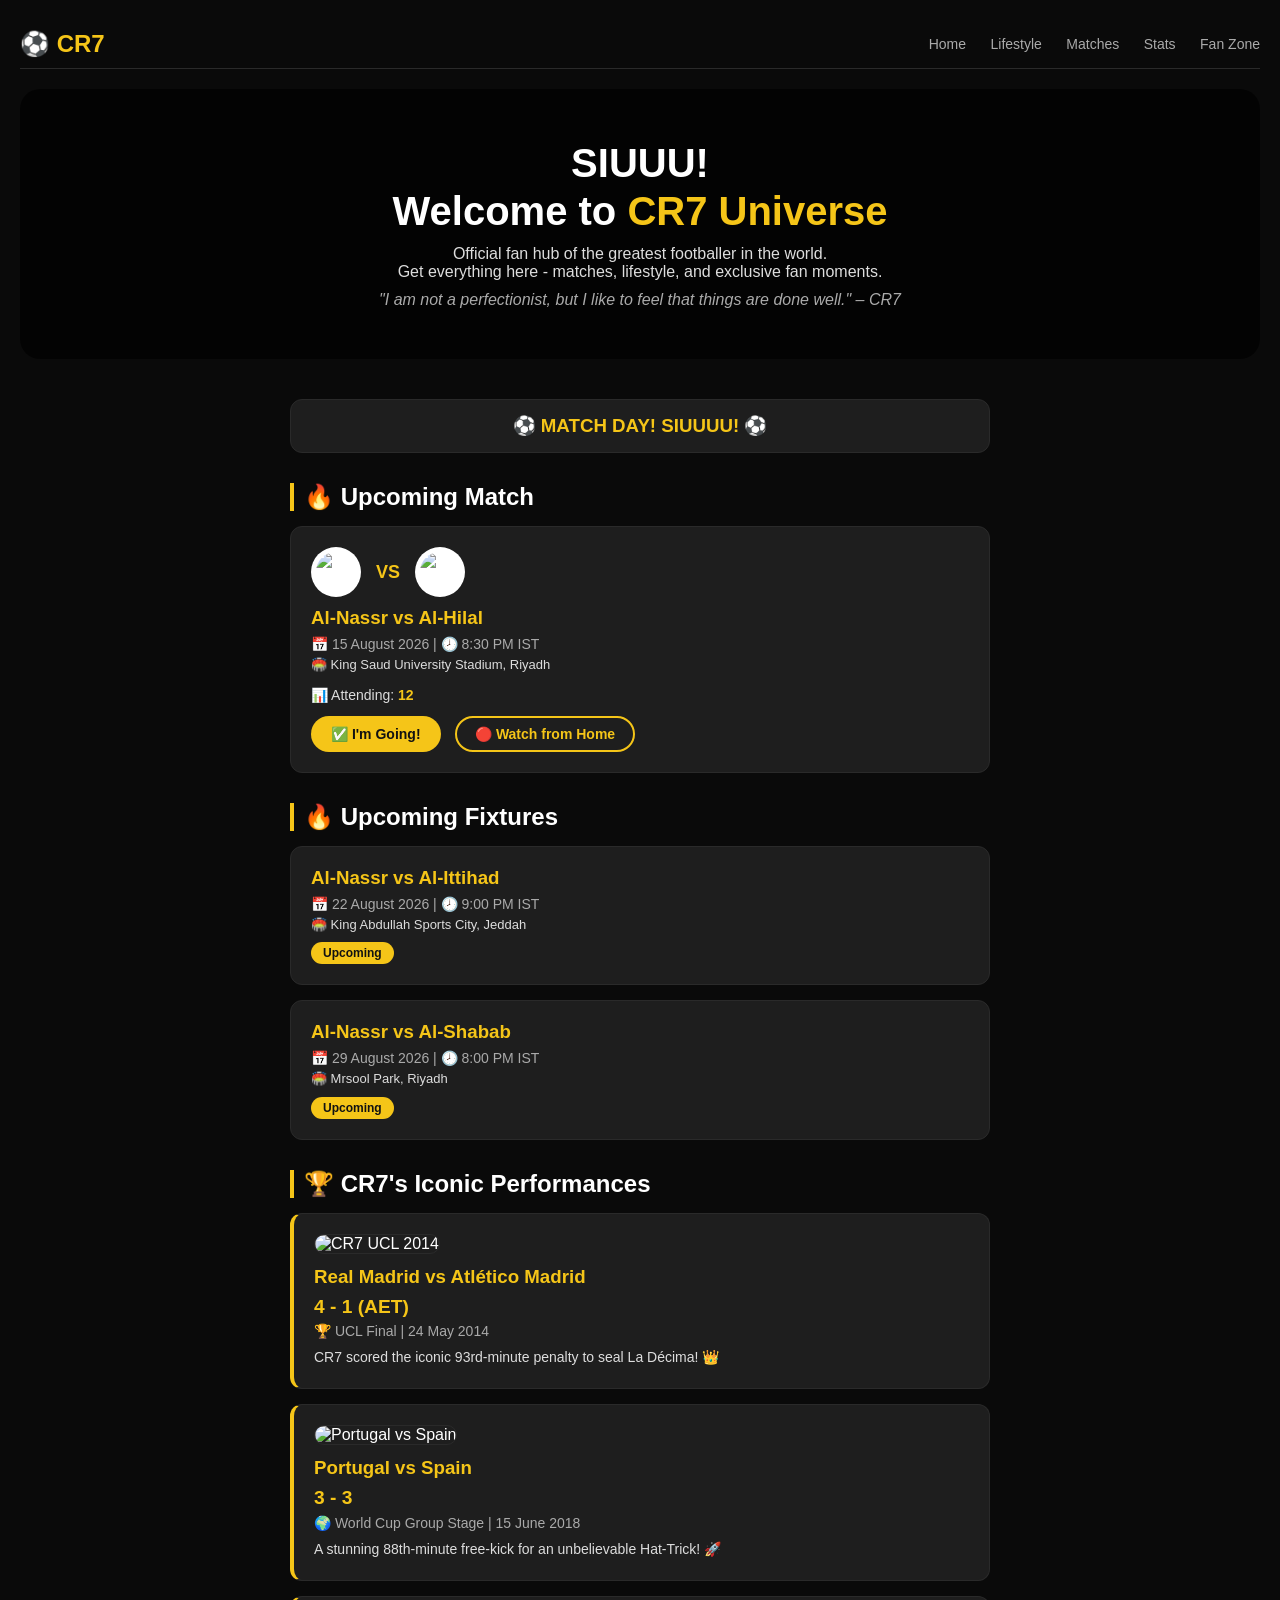
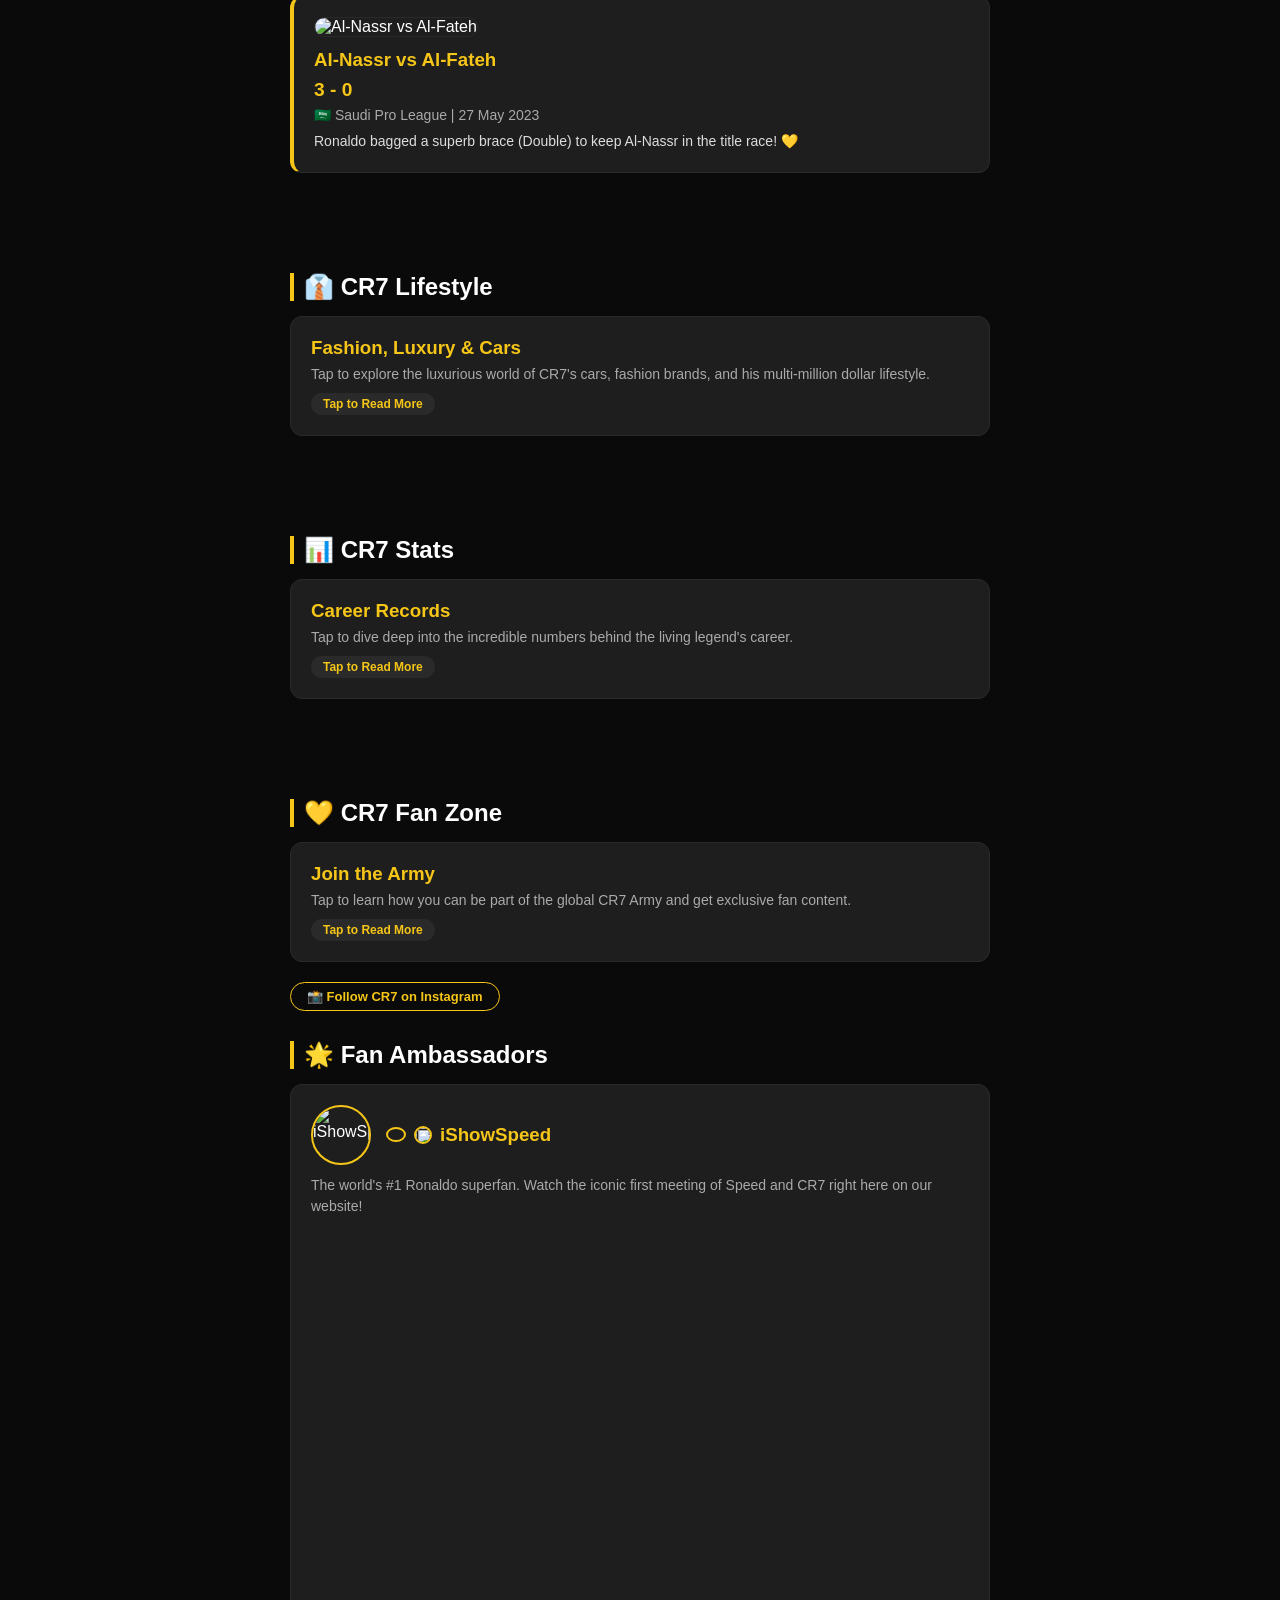
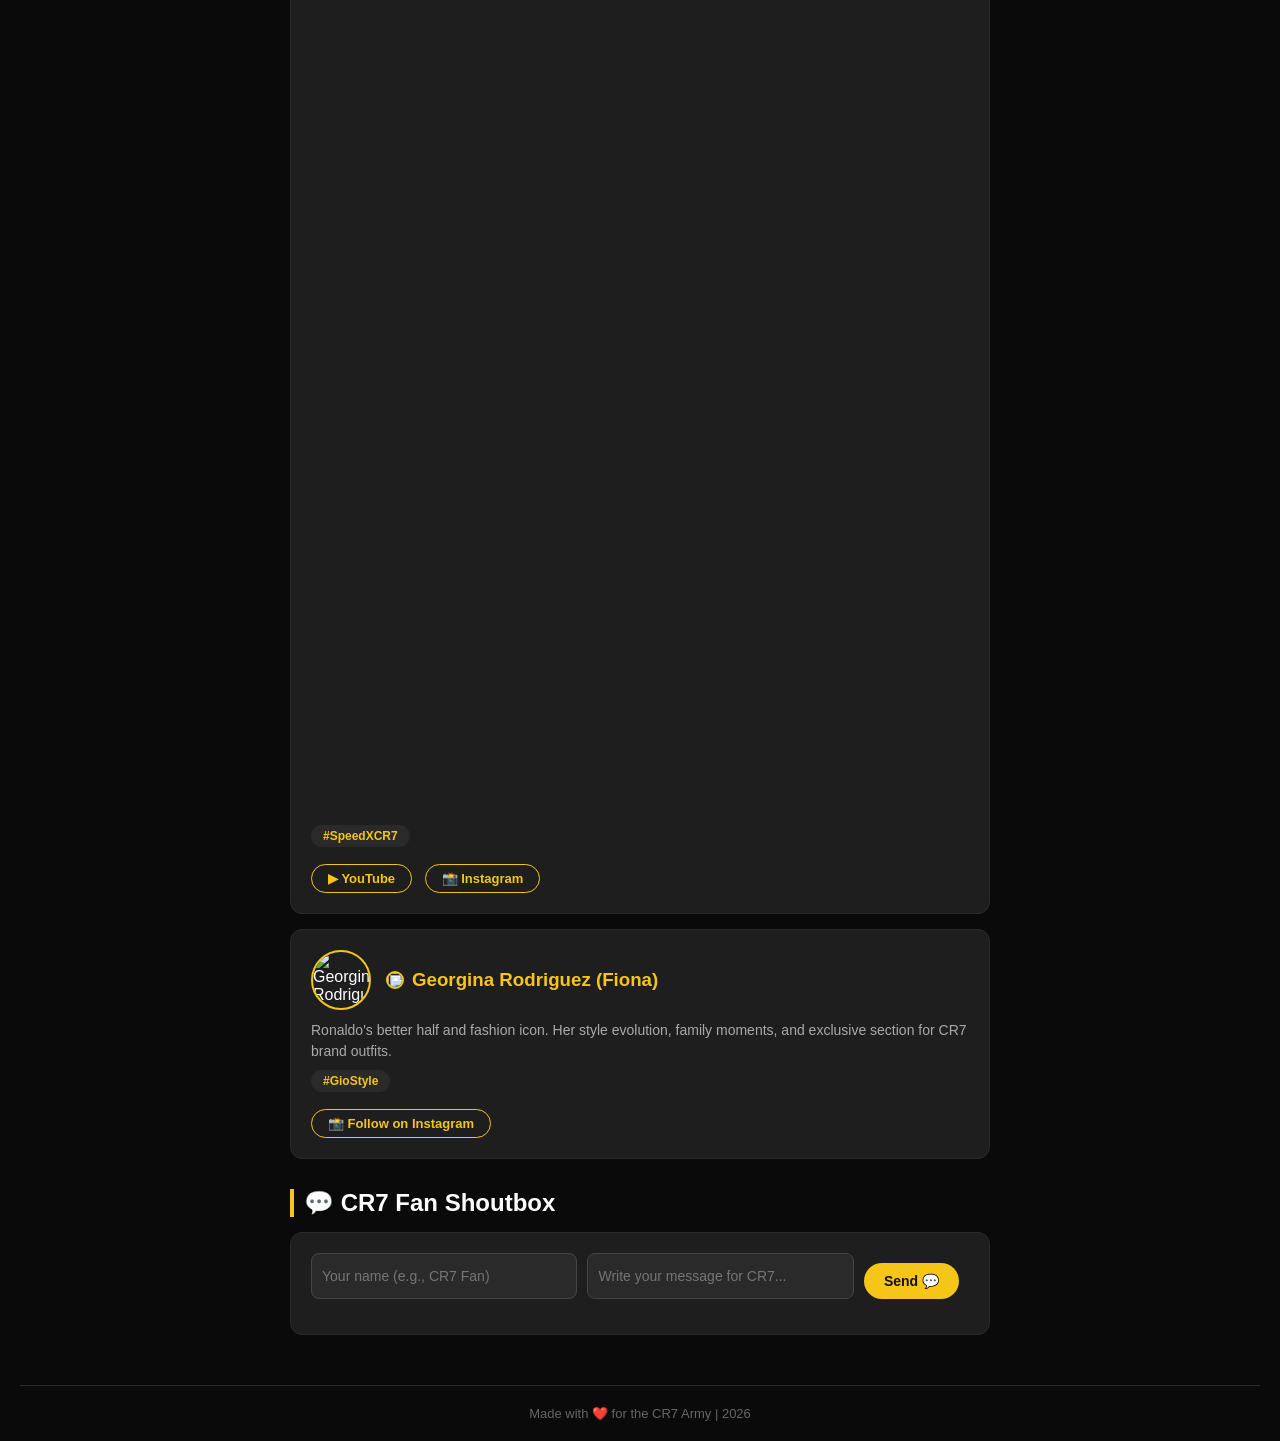
==== commit 39add38e: "Update index.html" ====
--- a/index.html
+++ b/index.html
@@ -19,7 +19,6 @@
     </div>
   </nav>
 
-  <!-- Main Content Area -->
   <div id="main-content">
     <div id="home" class="hero">
       <h1>SIUUU! <br> Welcome to <span style="color:#f5c518;">CR7 Universe</span></h1>
@@ -93,7 +92,6 @@
         </div>
       </div>
 
-      <!-- INTERACTIVE INFO PANELS (Content rewritten for Human & SEO) -->
       <div id="lifestyle" style="margin-top: 50px; padding-top: 20px;">
         <h2 class="section-title">👔 CR7 Lifestyle</h2>
         <div class="duo-card clickable-card" onclick="toggleInfo('lifestyle-info')">
@@ -101,7 +99,6 @@
           <p style="color:#aaa;">Tap to explore the luxurious world of CR7's cars, fashion brands, and his multi-million dollar lifestyle.</p>
           <span class="status-tag" style="background: #2a2a2a; color: #f5c518;">Tap to Read More</span>
         </div>
-        <!-- Hidden Detail Panel (Human Language & SEO Optimized) -->
         <div id="lifestyle-info" class="info-panel" style="display: none;">
           <h3 style="color:#f5c518;">Living Like a Legend: Cars, Watches & The CR7 Brand</h3>
           <p>Cristiano Ronaldo isn't just a superstar on the pitch; he is a walking symbol of success and luxury. His lifestyle reflects a man who has turned his footballing genius into a multi-million dollar empire that spans across the globe.</p>
@@ -120,7 +117,6 @@
           <p style="color:#aaa;">Tap to dive deep into the incredible numbers behind the living legend's career.</p>
           <span class="status-tag" style="background: #2a2a2a; color: #f5c518;">Tap to Read More</span>
         </div>
-        <!-- Hidden Detail Panel (Human Language & SEO Optimized) -->
         <div id="stats-info" class="info-panel" style="display: none;">
           <h3 style="color:#f5c518;">The GOAT's Numbers: Why He is the Greatest</h3>
           <p>When Cristiano Ronaldo steps onto the field, history books have to be rewritten. His career is a masterpiece of consistency, determination, and sheer goal-scoring power.</p>
@@ -139,7 +135,6 @@
           <p style="color:#aaa;">Tap to learn how you can be part of the global CR7 Army and get exclusive fan content.</p>
           <span class="status-tag" style="background: #2a2a2a; color: #f5c518;">Tap to Read More</span>
         </div>
-        <!-- Hidden Detail Panel (Human Language & SEO Optimized) -->
         <div id="fanzone-info" class="info-panel" style="display: none;">
           <h3 style="color:#f5c518;">Welcome to the Global CR7 Army</h3>
           <p>At CR7 Universe, you aren't just a spectator; you are an essential part of the <b>global CR7 Army</b>. This isn't just a fan page—it's a community where football lovers from every corner of the world unite to celebrate the legend.</p>
@@ -148,16 +143,23 @@
           <p><b>A United Community:</b> Share your fan art, matchday experiences, and thoughts about the GOAT in our <b>Fan Shoutbox</b> below. Every message you send becomes a part of this growing legacy!</p>
           <button class="watch-btn" onclick="toggleInfo('fanzone-info')" style="margin-top:10px;">Close</button>
         </div>
-      </div>
-
-      <!-- Fan Ambassadors -->
+        
+        <!-- ✅ CR7 ka Instagram button wapas add kar diya gaya hai -->
+        <div style="margin-top: 15px;">
+          <a href="https://www.instagram.com/cristiano/" target="_blank" class="ambassador-link">📸 Follow CR7 on Instagram</a>
+        </div>
+      </div>
+
       <h2 class="section-title">🌟 Fan Ambassadors</h2>
       <div class="fixtures-grid">
         <div class="duo-card">
           <div class="ambassador-img">
             <img src="https://upload.wikimedia.org/wikipedia/commons/thumb/e/e5/IShowSpeed_at_ESPN_2024.jpg/800px-IShowSpeed_at_ESPN_2024.jpg" alt="iShowSpeed">
+            <!-- ✅ ⚡ hata kar YouTube aur Instagram ke real logos add kar diye -->
             <h3 style="margin:0; color:#f5c518; display:flex; align-items:center;">
-              <img src="https://upload.wikimedia.org/wikipedia/commons/0/09/YouTube_Logo_%282013-2017%29.svg.png" style="width:20px; height:15px; margin-right:8px; background:none;"> iShowSpeed
+              <img src="https://upload.wikimedia.org/wikipedia/commons/0/09/YouTube_Logo_%282013-2017%29.svg.png" style="width:20px; height:15px; margin-right:8px; background:none;">
+              <img src="https://upload.wikimedia.org/wikipedia/commons/e/e7/Instagram_logo_2016.svg.png" style="width:18px; height:18px; margin-right:8px; background:none;">
+              iShowSpeed
             </h3>
           </div>
           <p style="color:#aaa; margin-top: 10px;">The world's #1 Ronaldo superfan. Watch the iconic first meeting of Speed and CR7 right here on our website!</p>
@@ -174,7 +176,11 @@
         <div class="duo-card">
           <div class="ambassador-img">
             <img src="https://upload.wikimedia.org/wikipedia/commons/thumb/d/d0/Georgina_Rodr%C3%ADguez_2023.jpg/800px-Georgina_Rodr%C3%ADguez_2023.jpg" alt="Georgina Rodriguez">
-            <h3 style="margin:0; color:#f5c518;">👑 Georgina Rodriguez (Fiona)</h3>
+            <!-- ✅ 👑 hata kar Instagram ka real logo add kar diya -->
+            <h3 style="margin:0; color:#f5c518; display:flex; align-items:center;">
+              <img src="https://upload.wikimedia.org/wikipedia/commons/e/e7/Instagram_logo_2016.svg.png" style="width:18px; height:18px; margin-right:8px; background:none;">
+              Georgina Rodriguez (Fiona)
+            </h3>
           </div>
           <p style="color:#aaa; margin-top: 10px;">Ronaldo's better half and fashion icon. Her style evolution, family moments, and exclusive section for CR7 brand outfits.</p>
           <span class="status-tag" style="background: #2a2a2a; color: #f5c518;">#GioStyle</span>
--- a/style.css
+++ b/style.css
@@ -1,5 +1,4 @@
 html { scroll-behavior: smooth; }
-
 * { margin: 0; padding: 0; box-sizing: border-box; font-family: Arial, sans-serif; }
 body { background: #0a0a0a; color: #ffffff; padding: 20px; }
 
@@ -8,16 +7,7 @@
 .nav-links a { color: #aaa; text-decoration: none; margin-left: 20px; font-size: 14px; transition: 0.3s; }
 .nav-links a:hover { color: #f5c518; }
 
-/* ✅ Hero Image Fixed with direct link (thumb hata diya) */
-.hero { 
-  text-align: center; 
-  margin-bottom: 40px; 
-  padding: 50px 20px;
-  border-radius: 20px;
-  background-image: linear-gradient(rgba(0, 0, 0, 0.7), rgba(0, 0, 0, 0.7)), url('https://upload.wikimedia.org/wikipedia/commons/8/8f/Cristiano_Ronaldo_2014_%28cropped%29.jpg');
-  background-size: cover;
-  background-position: center;
-}
+.hero { text-align: center; margin-bottom: 40px; padding: 50px 20px; border-radius: 20px; background-image: linear-gradient(rgba(0, 0, 0, 0.7), rgba(0, 0, 0, 0.7)), url('https://upload.wikimedia.org/wikipedia/commons/8/8f/Cristiano_Ronaldo_2014_%28cropped%29.jpg'); background-size: cover; background-position: center; }
 .hero h1 { font-size: 40px; margin-bottom: 10px; line-height: 1.2; }
 .hero p { color: #ddd; max-width: 600px; margin: 0 auto; }
 
@@ -28,6 +18,15 @@
 .duo-card { background: #1e1e1e; border-radius: 12px; padding: 20px; border: 1px solid #2a2a2a; }
 .duo-card h3 { color: #f5c518; margin-bottom: 5px; }
 .duo-card p { color: #ddd; line-height: 1.5; font-size: 14px; }
+
+.clickable-card { cursor: pointer; transition: all 0.3s ease; }
+.clickable-card:hover { transform: scale(1.02); border-color: #f5c518; }
+
+.info-panel { background: #1e1e1e; border-radius: 12px; padding: 20px; margin-top: 10px; border: 1px solid #f5c518; animation: fadeIn 0.5s ease; }
+.info-panel h3 { margin-top: 0; }
+.info-panel p { color: #ddd; line-height: 1.6; margin-bottom: 12px; }
+
+@keyframes fadeIn { from { opacity: 0; transform: translateY(-10px); } to { opacity: 1; transform: translateY(0); } }
 
 .past-match { border-left: 4px solid #f5c518; }
 .status-tag { display: inline-block; background: #f5c518; color: #121212; padding: 4px 12px; border-radius: 20px; font-size: 12px; font-weight: bold; margin-top: 8px; }
@@ -65,35 +64,8 @@
 
 .footer { text-align: center; color: #666; font-size: 13px; margin-top: 50px; border-top: 1px solid #2a2a2a; padding-top: 20px; }
 
-.scroll-top-btn {
-  position: fixed;
-  bottom: 20px;
-  right: 20px;
-  background: #f5c518;
-  color: #121212;
-  border: none;
-  padding: 12px 18px;
-  border-radius: 50px;
-  font-weight: bold;
-  font-size: 16px;
-  cursor: pointer;
-  display: none;
-  box-shadow: 0 4px 12px rgba(245, 197, 24, 0.5);
-  transition: all 0.3s ease;
-  z-index: 9999;
-}
-.scroll-top-btn:hover {
-  background: #ffd700;
-  transform: scale(1.1);
-}
+.scroll-top-btn { position: fixed; bottom: 20px; right: 20px; background: #f5c518; color: #121212; border: none; padding: 12px 18px; border-radius: 50px; font-weight: bold; font-size: 16px; cursor: pointer; display: none; box-shadow: 0 4px 12px rgba(245, 197, 24, 0.5); transition: all 0.3s ease; z-index: 9999; }
+.scroll-top-btn:hover { background: #ffd700; transform: scale(1.1); }
 
-@media (max-width: 480px) { 
-  .hero h1 { font-size: 28px; } 
-  .nav-links a { margin-left: 10px; font-size: 12px; } 
-  .countdown-number { font-size: 18px; } 
-}
-@media (max-width: 600px) { 
-  .shoutbox-form { flex-direction: column; gap: 8px; } 
-  .shoutbox-form input { width: 100%; } 
-  .shoutbox-form button { width: 100%; margin-top: 5px; } 
-}
+@media (max-width: 480px) { .hero h1 { font-size: 28px; } .nav-links a { margin-left: 10px; font-size: 12px; } .countdown-number { font-size: 18px; } }
+@media (max-width: 600px) { .shoutbox-form { flex-direction: column; gap: 8px; } .shoutbox-form input { width: 100%; } .shoutbox-form button { width: 100%; margin-top: 5px; } }
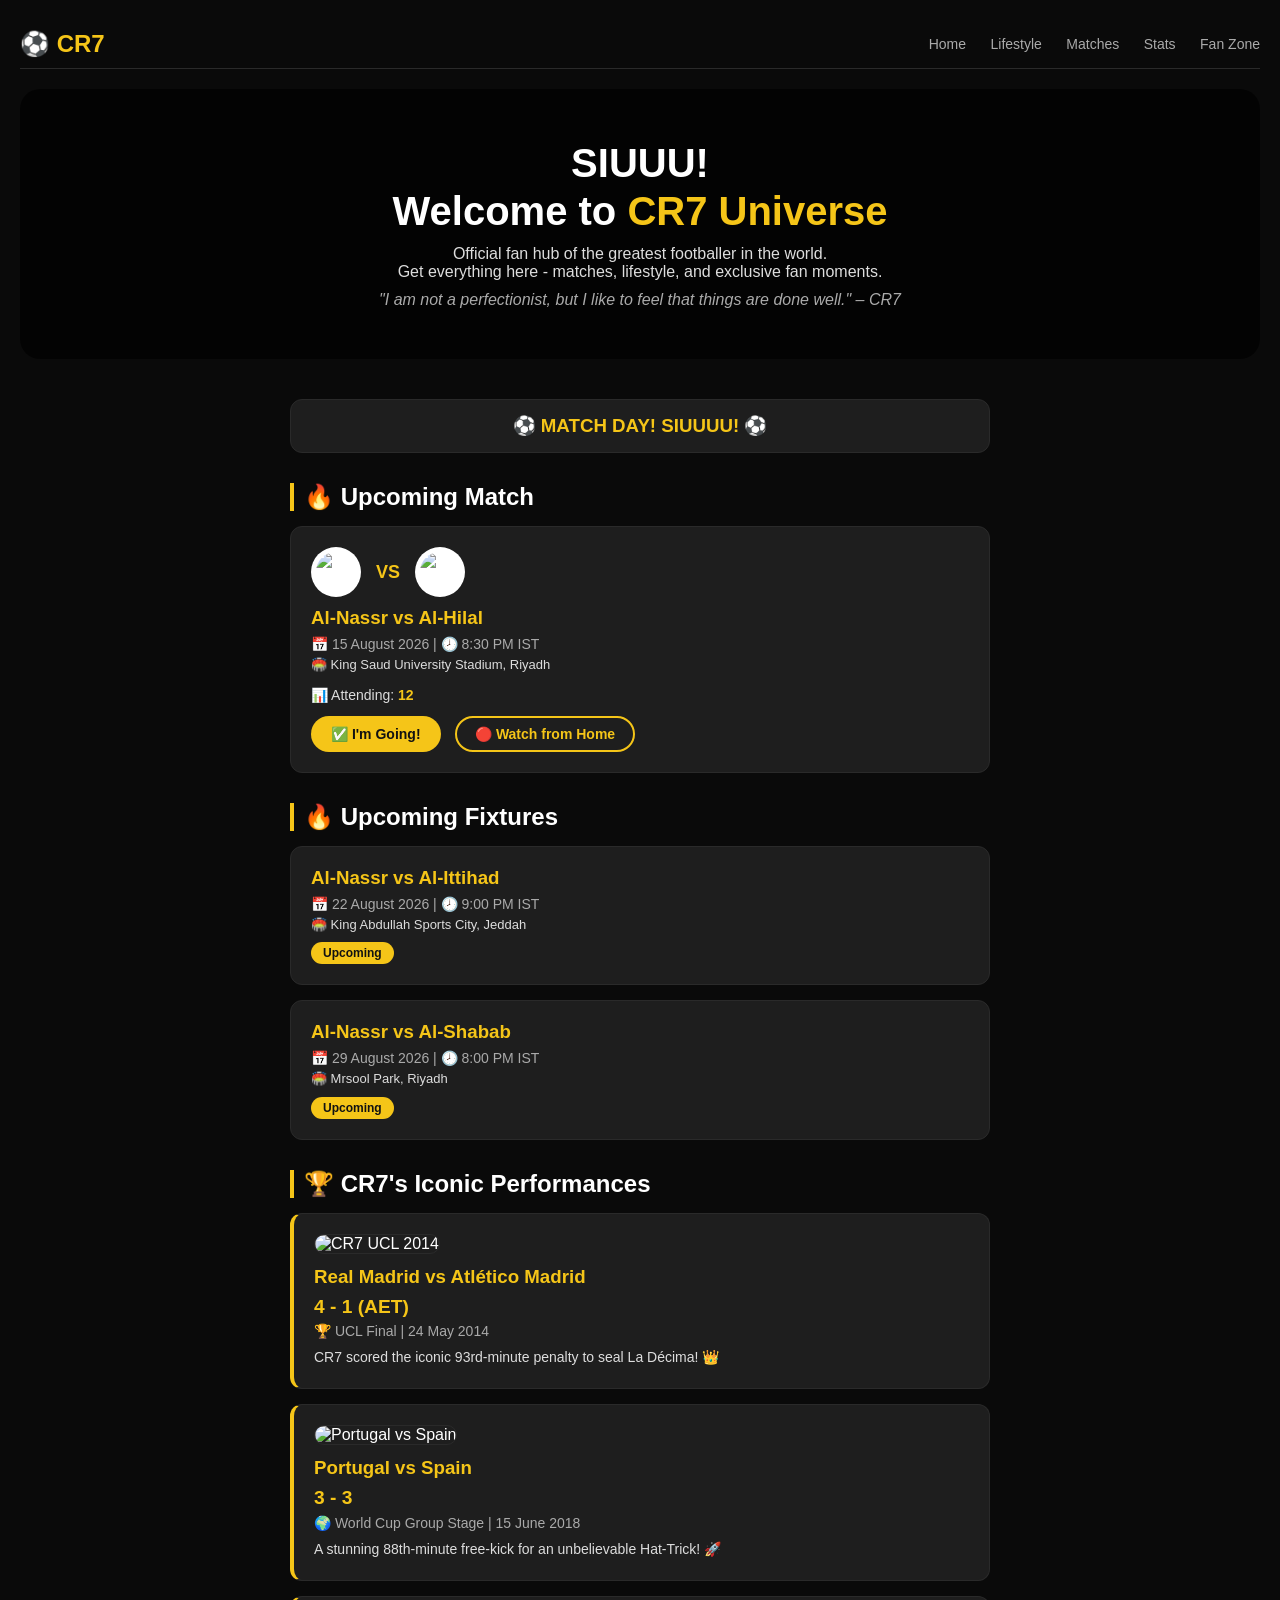
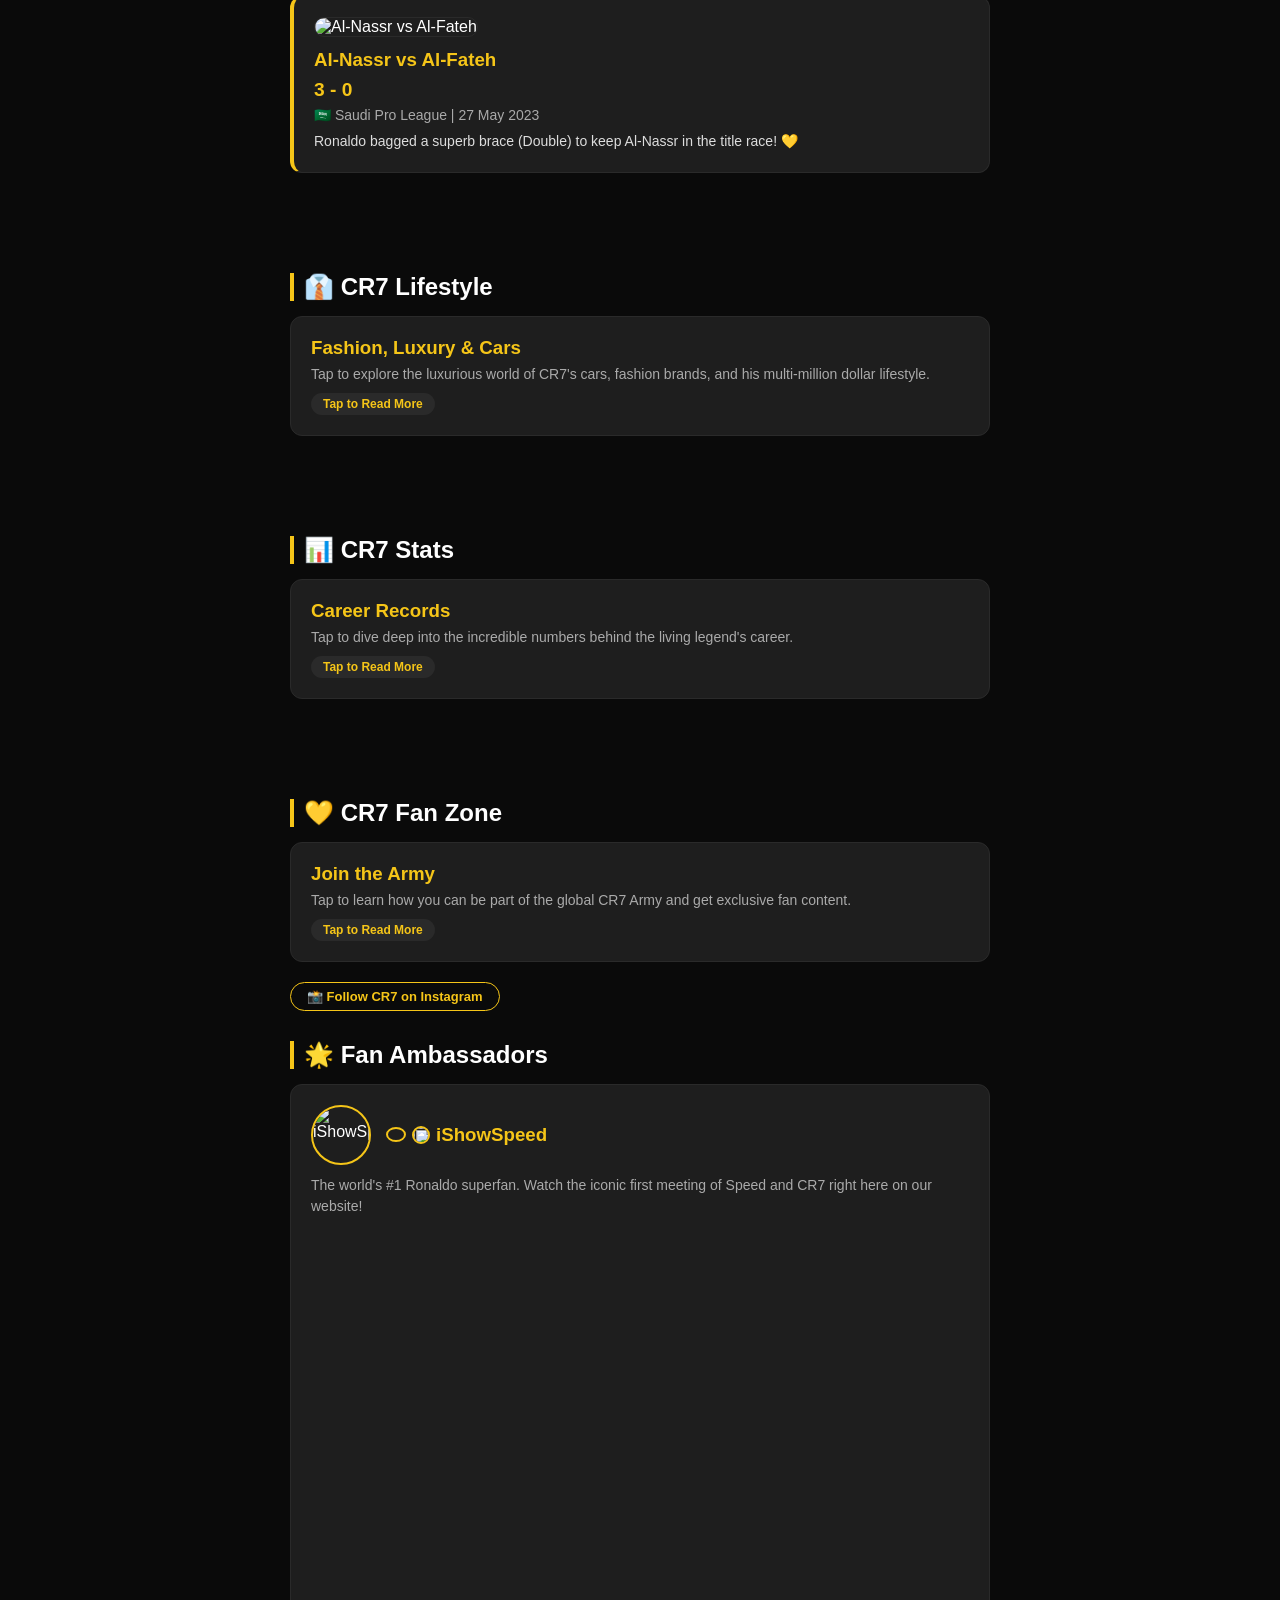
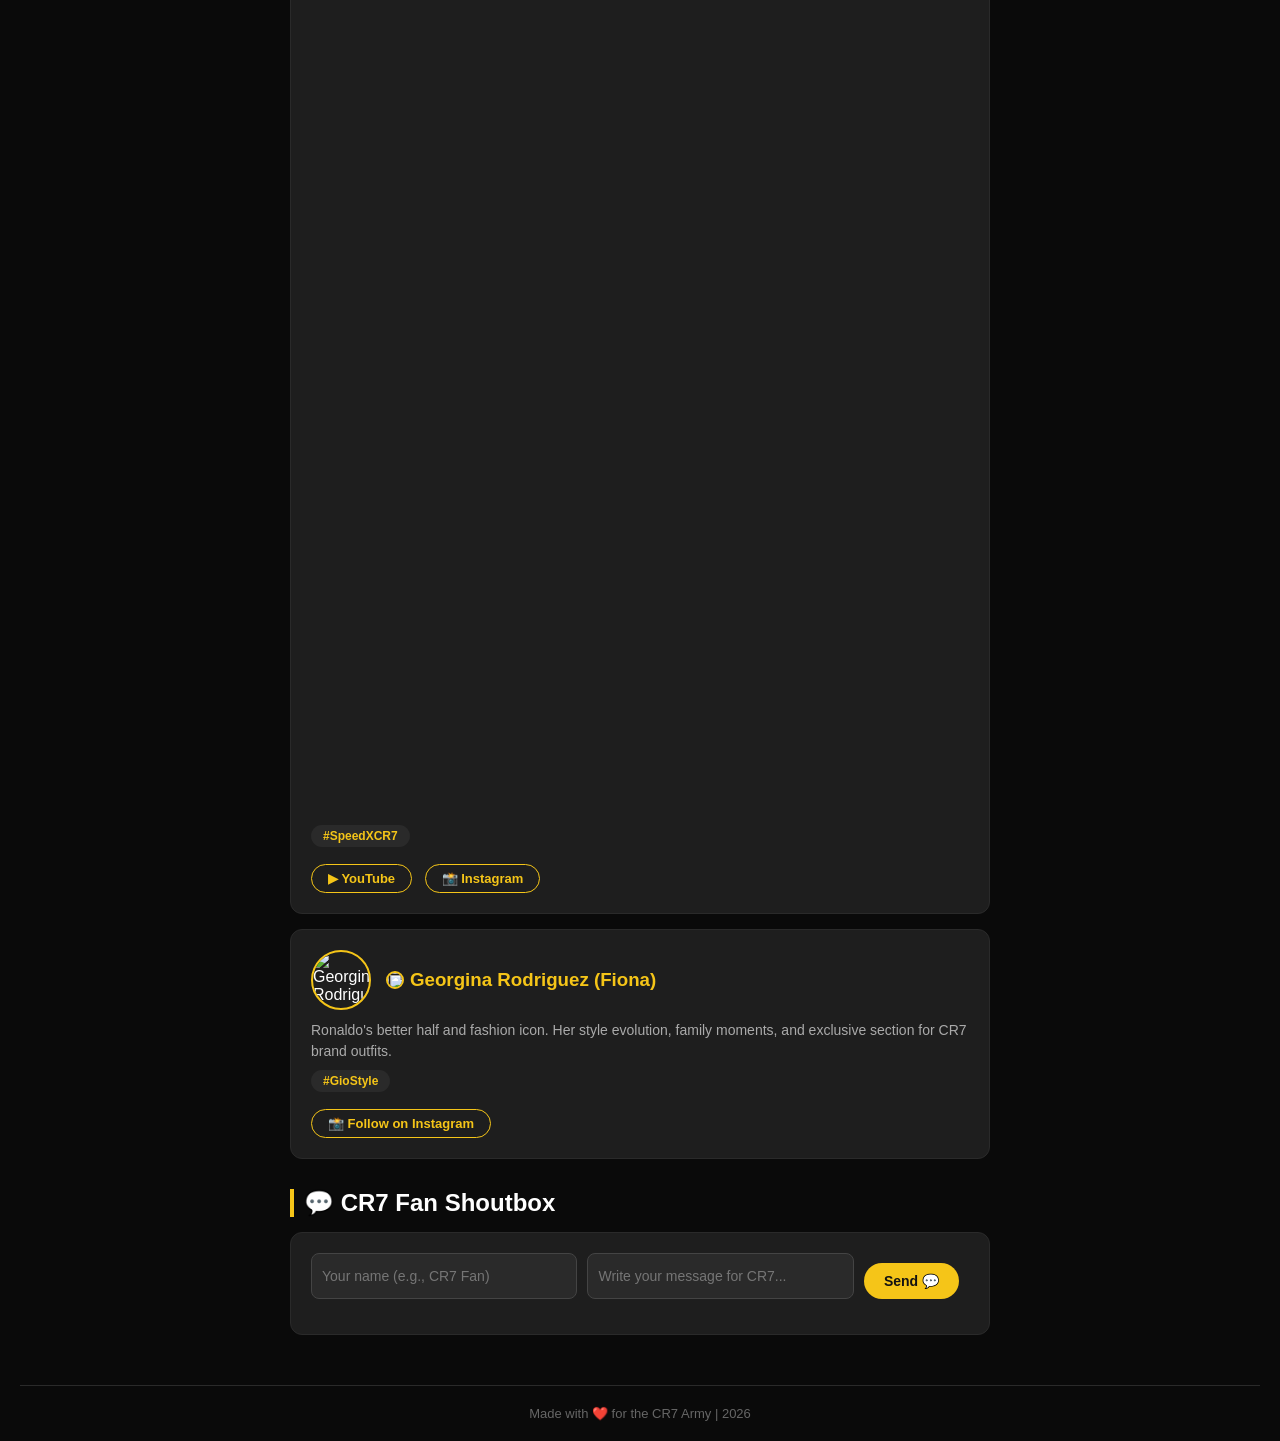
==== commit 092d2439: "Update index.html Commit changes" ====
--- a/index.html
+++ b/index.html
@@ -92,6 +92,7 @@
         </div>
       </div>
 
+      <!-- Lifestyle section -->
       <div id="lifestyle" style="margin-top: 50px; padding-top: 20px;">
         <h2 class="section-title">👔 CR7 Lifestyle</h2>
         <div class="duo-card clickable-card" onclick="toggleInfo('lifestyle-info')">
@@ -110,6 +111,7 @@
         </div>
       </div>
 
+      <!-- Stats section -->
       <div id="stats" style="margin-top: 50px; padding-top: 20px;">
         <h2 class="section-title">📊 CR7 Stats</h2>
         <div class="duo-card clickable-card" onclick="toggleInfo('stats-info')">
@@ -128,6 +130,7 @@
         </div>
       </div>
 
+      <!-- Fan Zone section -->
       <div id="fanzone" style="margin-top: 50px; padding-top: 20px;">
         <h2 class="section-title">💛 CR7 Fan Zone</h2>
         <div class="duo-card clickable-card" onclick="toggleInfo('fanzone-info')">
@@ -144,21 +147,23 @@
           <button class="watch-btn" onclick="toggleInfo('fanzone-info')" style="margin-top:10px;">Close</button>
         </div>
         
-        <!-- ✅ CR7 ka Instagram button wapas add kar diya gaya hai -->
+        <!-- ✅ CR7 ka Instagram button add kar diya gaya hai -->
         <div style="margin-top: 15px;">
           <a href="https://www.instagram.com/cristiano/" target="_blank" class="ambassador-link">📸 Follow CR7 on Instagram</a>
         </div>
       </div>
 
+      <!-- Fan Ambassadors (FIXED LOGOS) -->
       <h2 class="section-title">🌟 Fan Ambassadors</h2>
       <div class="fixtures-grid">
+        
+        <!-- ✅ iShowSpeed Section -->
         <div class="duo-card">
           <div class="ambassador-img">
             <img src="https://upload.wikimedia.org/wikipedia/commons/thumb/e/e5/IShowSpeed_at_ESPN_2024.jpg/800px-IShowSpeed_at_ESPN_2024.jpg" alt="iShowSpeed">
-            <!-- ✅ ⚡ hata kar YouTube aur Instagram ke real logos add kar diye -->
             <h3 style="margin:0; color:#f5c518; display:flex; align-items:center;">
-              <img src="https://upload.wikimedia.org/wikipedia/commons/0/09/YouTube_Logo_%282013-2017%29.svg.png" style="width:20px; height:15px; margin-right:8px; background:none;">
-              <img src="https://upload.wikimedia.org/wikipedia/commons/e/e7/Instagram_logo_2016.svg.png" style="width:18px; height:18px; margin-right:8px; background:none;">
+              <img src="https://upload.wikimedia.org/wikipedia/commons/0/09/YouTube_Logo_%282013-2017%29.svg.png" style="width:20px; height:15px; margin-right:6px;">
+              <img src="https://upload.wikimedia.org/wikipedia/commons/e/e7/Instagram_logo_2016.svg.png" style="width:18px; height:18px; margin-right:6px;">
               iShowSpeed
             </h3>
           </div>
@@ -173,12 +178,12 @@
           </div>
         </div>
 
+        <!-- ✅ Georgina Rodriguez (Fiona) Section -->
         <div class="duo-card">
           <div class="ambassador-img">
             <img src="https://upload.wikimedia.org/wikipedia/commons/thumb/d/d0/Georgina_Rodr%C3%ADguez_2023.jpg/800px-Georgina_Rodr%C3%ADguez_2023.jpg" alt="Georgina Rodriguez">
-            <!-- ✅ 👑 hata kar Instagram ka real logo add kar diya -->
             <h3 style="margin:0; color:#f5c518; display:flex; align-items:center;">
-              <img src="https://upload.wikimedia.org/wikipedia/commons/e/e7/Instagram_logo_2016.svg.png" style="width:18px; height:18px; margin-right:8px; background:none;">
+              <img src="https://upload.wikimedia.org/wikipedia/commons/e/e7/Instagram_logo_2016.svg.png" style="width:18px; height:18px; margin-right:6px;">
               Georgina Rodriguez (Fiona)
             </h3>
           </div>
@@ -188,6 +193,7 @@
             <a href="https://www.instagram.com/georginagio/" target="_blank" class="ambassador-link">📸 Follow on Instagram</a>
           </div>
         </div>
+
       </div>
 
       <h2 class="section-title">💬 CR7 Fan Shoutbox</h2>
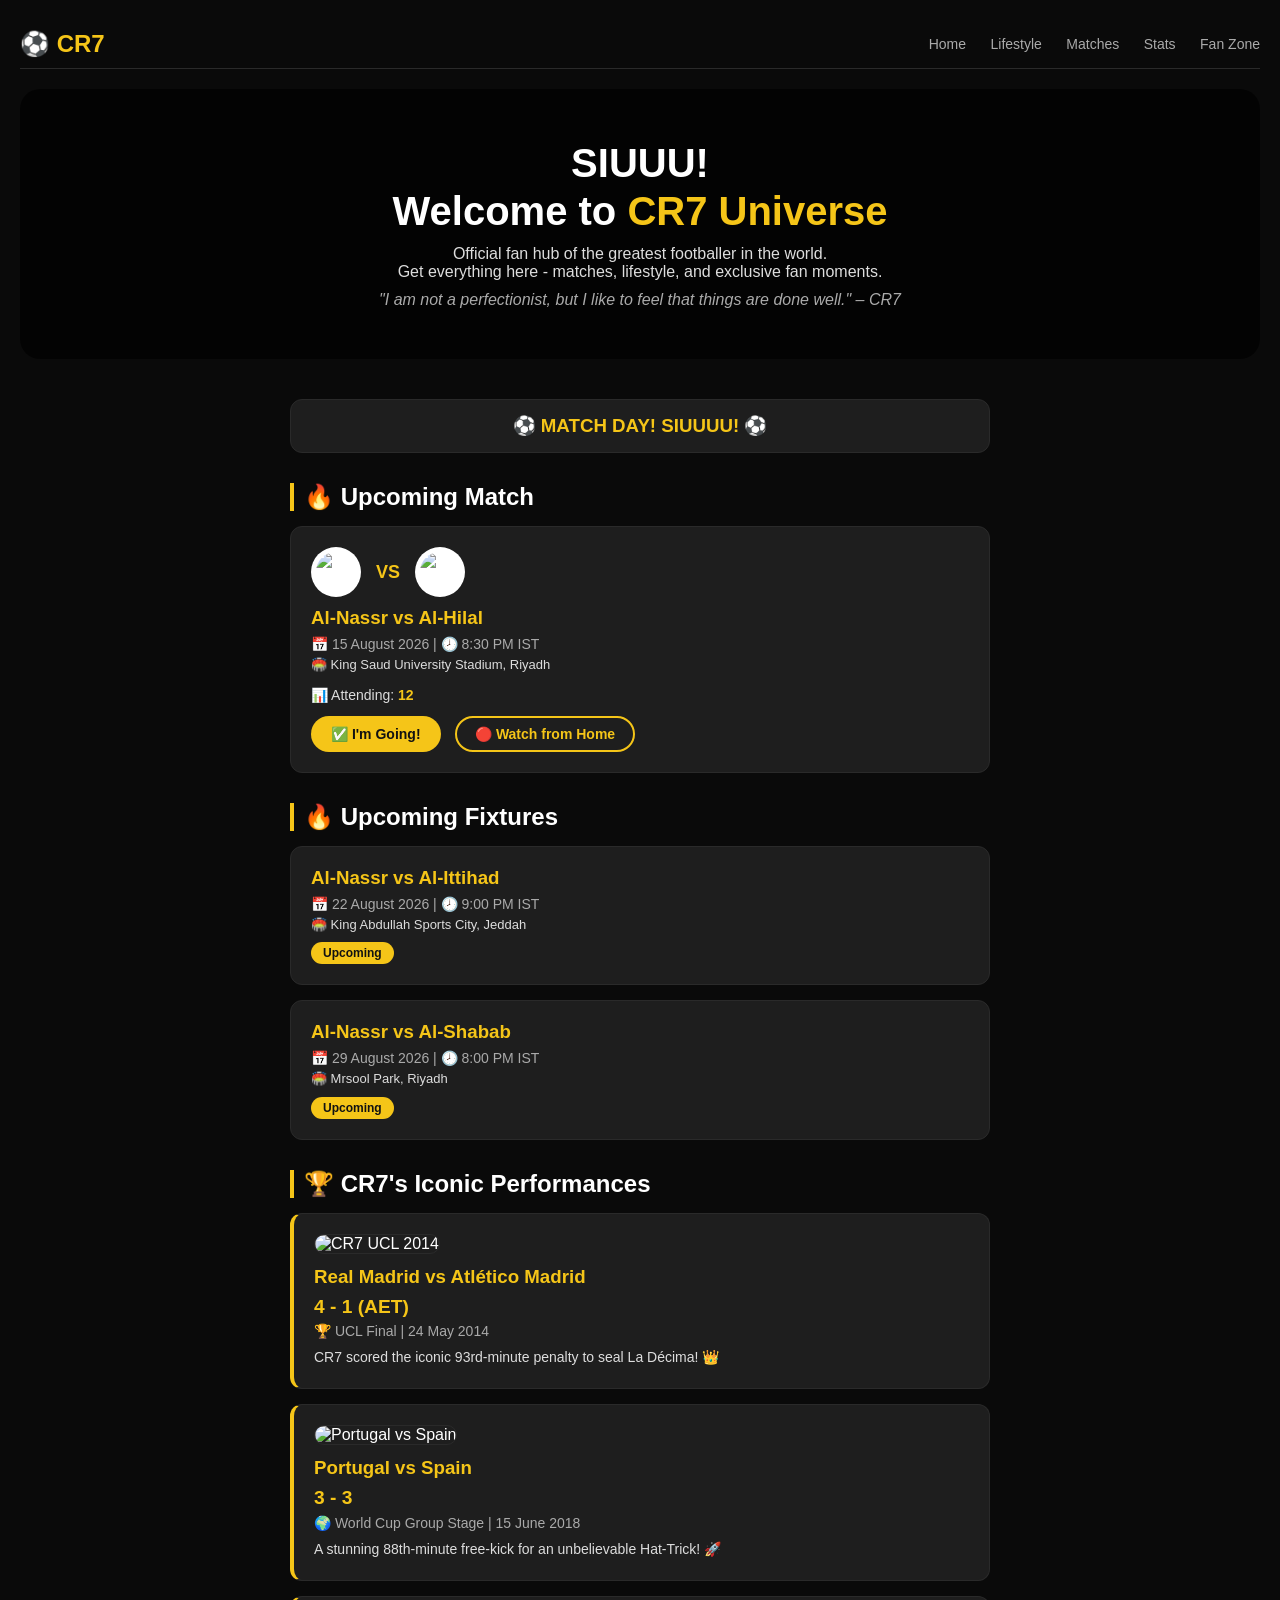
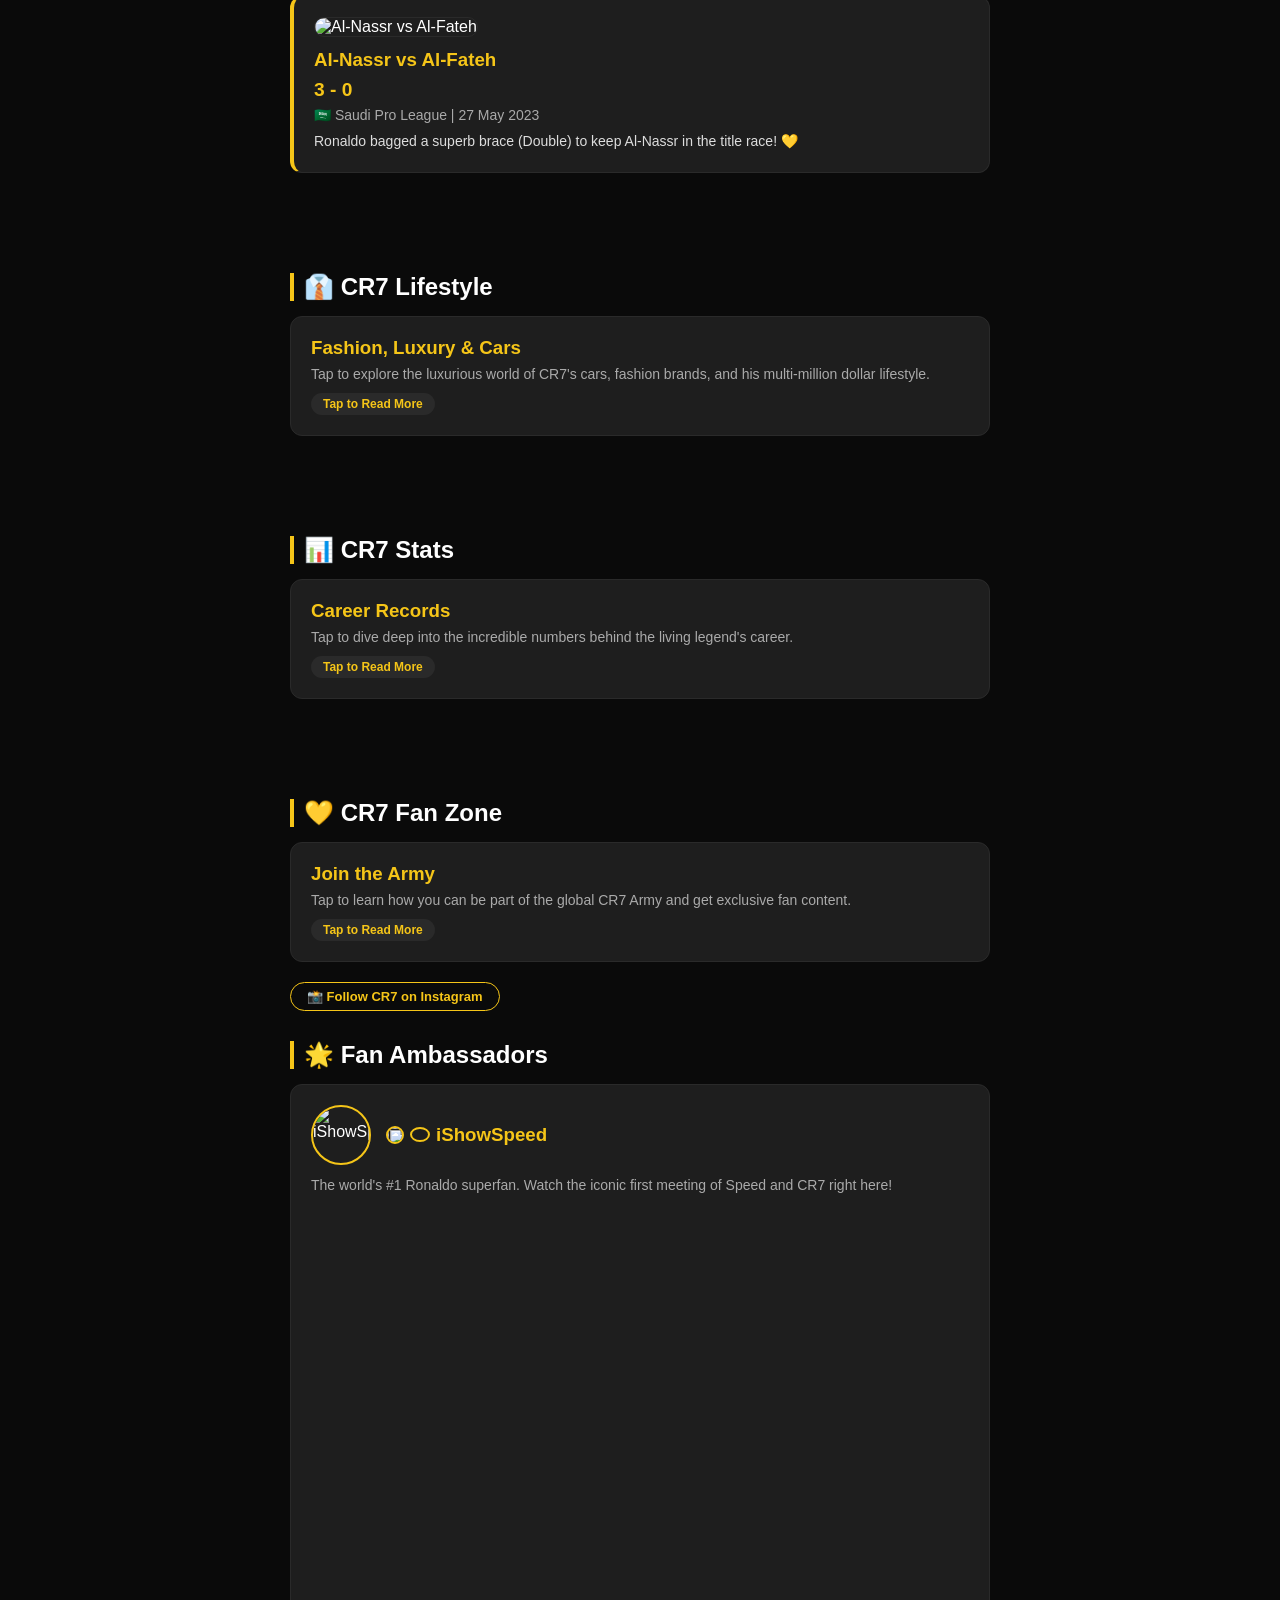
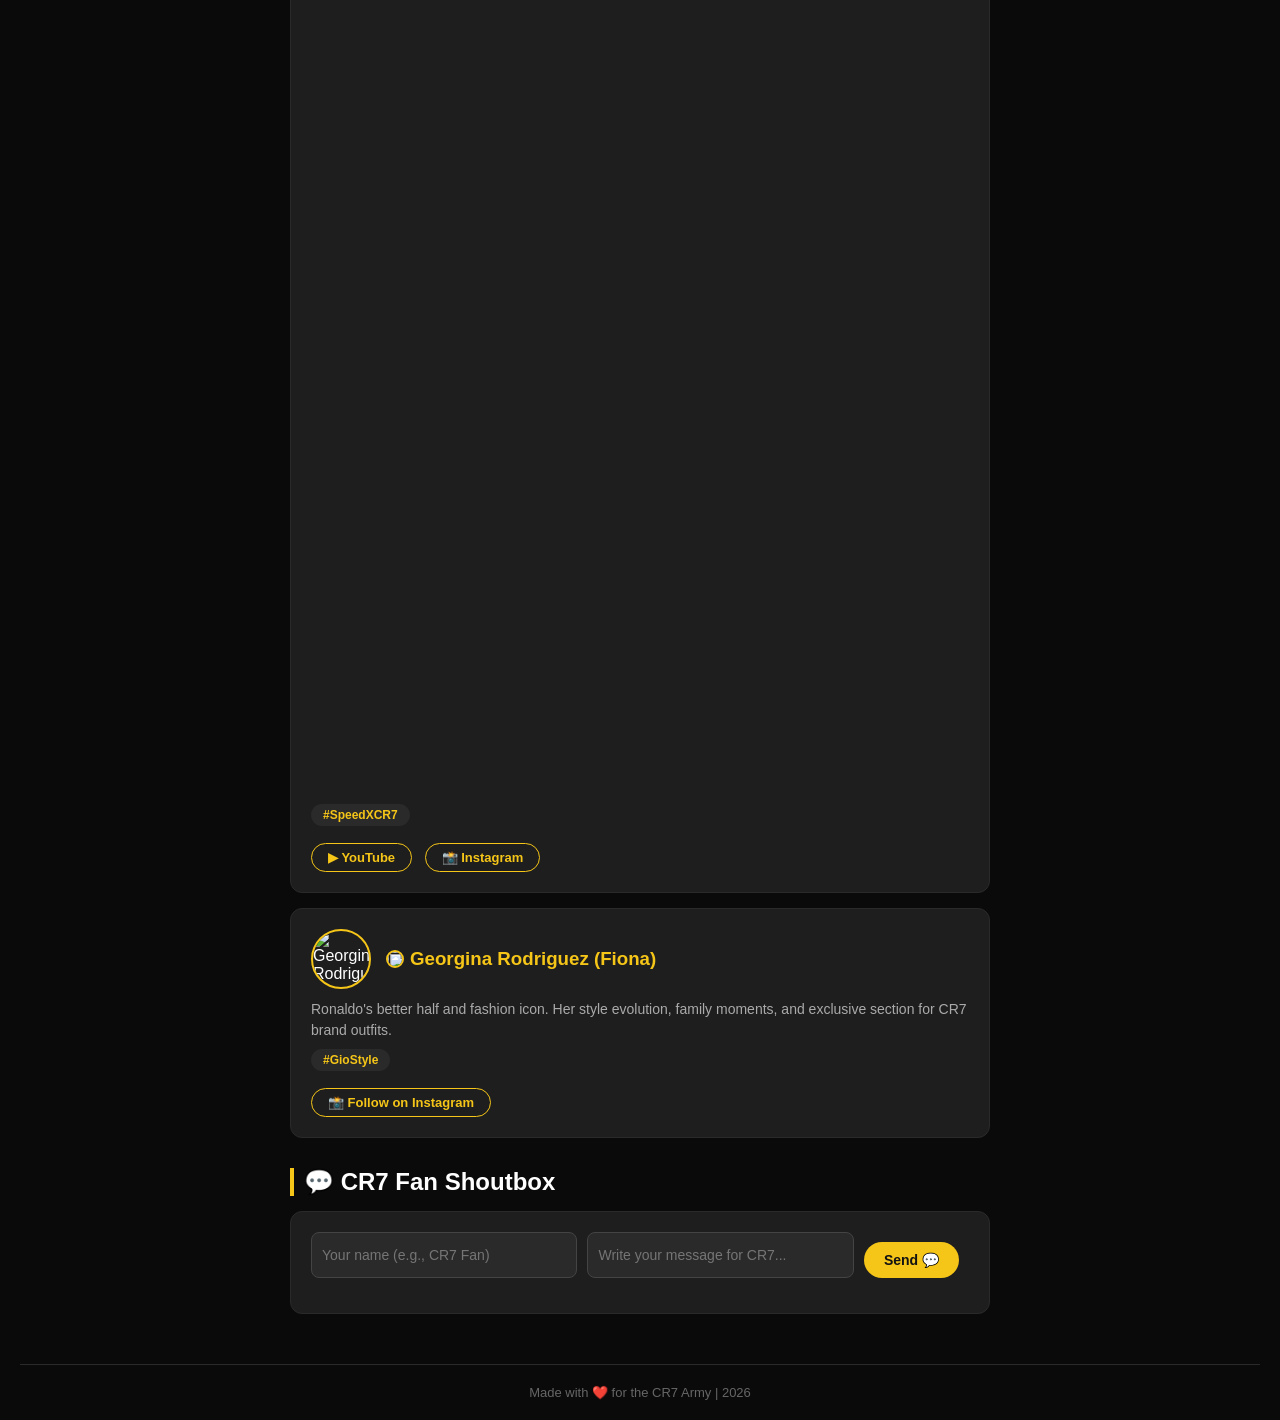
==== commit 64787730: "Update index.html" ====
--- a/index.html
+++ b/index.html
@@ -20,6 +20,7 @@
   </nav>
 
   <div id="main-content">
+    <!-- Hero Section (Photo link ko fix kar diya gaya hai) -->
     <div id="home" class="hero">
       <h1>SIUUU! <br> Welcome to <span style="color:#f5c518;">CR7 Universe</span></h1>
       <p>Official fan hub of the greatest footballer in the world.<br>Get everything here - matches, lifestyle, and exclusive fan moments.</p>
@@ -92,7 +93,6 @@
         </div>
       </div>
 
-      <!-- Lifestyle section -->
       <div id="lifestyle" style="margin-top: 50px; padding-top: 20px;">
         <h2 class="section-title">👔 CR7 Lifestyle</h2>
         <div class="duo-card clickable-card" onclick="toggleInfo('lifestyle-info')">
@@ -103,15 +103,14 @@
         <div id="lifestyle-info" class="info-panel" style="display: none;">
           <h3 style="color:#f5c518;">Living Like a Legend: Cars, Watches & The CR7 Brand</h3>
           <p>Cristiano Ronaldo isn't just a superstar on the pitch; he is a walking symbol of success and luxury. His lifestyle reflects a man who has turned his footballing genius into a multi-million dollar empire that spans across the globe.</p>
-          <p><b>The CR7 Empire:</b> Beyond boots and jerseys, Ronaldo built the <b>CR7 brand</b>, a lifestyle label that produces high-end footwear, premium fragrances, and stylish underwear. Each piece reflects his confident, bold personality, allowing fans to wear a piece of the legend's swagger.</p>
-          <p><b>The Multi-Million Dollar Car Collection:</b> Step into his garage, and you'll find a museum of automotive engineering. The collection features over 50 rare vehicles, including the ultra-limited <b>Bugatti Chiron</b>, the bold <b>Lamborghini Aventador</b>, the elegant <b>Rolls-Royce Cullinan</b>, and several custom Ferraris. Collectively, his car collection is valued at over $50 million.</p>
-          <p><b>Jets and Watches:</b> To manage his busy schedule across continents, he owns a heavily customized <b>Gulfstream G200 private jet</b>. When it comes to fashion, Ronaldo is rarely seen without a dazzling timepiece on his wrist, frequently wearing custom <b>Rolex</b> and <b>Hublot</b> watches worth millions.</p>
-          <p><b>Net Worth 2026:</b> With an estimated net worth exceeding <b>$600 million</b>, Ronaldo remains one of the highest-earning athletes in history, cementing his legacy not just as a player, but as a global business icon.</p>
+          <p><b>The CR7 Empire:</b> Beyond boots and jerseys, Ronaldo built the <b>CR7 brand</b>, a lifestyle label that produces high-end footwear, premium fragrances, and stylish underwear.</p>
+          <p><b>The Multi-Million Dollar Car Collection:</b> The collection features over 50 rare vehicles, including the ultra-limited <b>Bugatti Chiron</b>, the bold <b>Lamborghini Aventador</b>, the elegant <b>Rolls-Royce Cullinan</b>, and several custom Ferraris, valued at over $50 million.</p>
+          <p><b>Jets and Watches:</b> He owns a customized <b>Gulfstream G200 private jet</b> and frequently wears custom <b>Rolex</b> and <b>Hublot</b> watches worth millions.</p>
+          <p><b>Net Worth 2026:</b> With an estimated net worth exceeding <b>$600 million</b>, Ronaldo remains one of the highest-earning athletes in history.</p>
           <button class="watch-btn" onclick="toggleInfo('lifestyle-info')" style="margin-top:10px;">Close</button>
         </div>
       </div>
 
-      <!-- Stats section -->
       <div id="stats" style="margin-top: 50px; padding-top: 20px;">
         <h2 class="section-title">📊 CR7 Stats</h2>
         <div class="duo-card clickable-card" onclick="toggleInfo('stats-info')">
@@ -122,15 +121,14 @@
         <div id="stats-info" class="info-panel" style="display: none;">
           <h3 style="color:#f5c518;">The GOAT's Numbers: Why He is the Greatest</h3>
           <p>When Cristiano Ronaldo steps onto the field, history books have to be rewritten. His career is a masterpiece of consistency, determination, and sheer goal-scoring power.</p>
-          <p><b>Over 900 Career Goals:</b> Ronaldo stands alone as the greatest goalscorer in the history of professional football. Surpassing 900 official goals is a milestone that may never be broken, proving his longevity and lethal finishing ability.</p>
-          <p><b>5 Ballon d'Or Awards:</b> Standing shoulder-to-shoulder with the elite, Ronaldo has won the prestigious Ballon d'Or five times (2008, 2013, 2014, 2016, 2017), recognizing him as the world's best player across different eras.</p>
-          <p><b>UEFA Champions League Royalty:</b> He is the undisputed king of European football. With <b>5 Champions League titles</b> (Man Utd 2008 and Real Madrid 2014, 2016, 2017, 2018), he is also the competition's <b>all-time top scorer</b>, delivering night after night of magical performances.</p>
-          <p><b>Portugal's Greatest Hero:</b> On the international stage, he is Portugal's ultimate legend. With over <b>130 international goals</b>, he is the all-time top scorer in men's international football. His crowning moment came in 2016 when he led his nation to their first-ever major trophy—the <b>UEFA European Championship</b>.</p>
+          <p><b>Over 900 Career Goals:</b> Ronaldo stands alone as the greatest goalscorer in the history of professional football.</p>
+          <p><b>5 Ballon d'Or Awards:</b> Ronaldo has won the prestigious Ballon d'Or five times (2008, 2013, 2014, 2016, 2017).</p>
+          <p><b>UEFA Champions League Royalty:</b> With <b>5 Champions League titles</b> (Man Utd 2008 and Real Madrid 2014, 2016, 2017, 2018), he is the competition's <b>all-time top scorer</b>.</p>
+          <p><b>Portugal's Greatest Hero:</b> With over <b>130 international goals</b>, he led his nation to their first-ever major trophy in 2016—the <b>UEFA European Championship</b>.</p>
           <button class="watch-btn" onclick="toggleInfo('stats-info')" style="margin-top:10px;">Close</button>
         </div>
       </div>
 
-      <!-- Fan Zone section -->
       <div id="fanzone" style="margin-top: 50px; padding-top: 20px;">
         <h2 class="section-title">💛 CR7 Fan Zone</h2>
         <div class="duo-card clickable-card" onclick="toggleInfo('fanzone-info')">
@@ -140,34 +138,31 @@
         </div>
         <div id="fanzone-info" class="info-panel" style="display: none;">
           <h3 style="color:#f5c518;">Welcome to the Global CR7 Army</h3>
-          <p>At CR7 Universe, you aren't just a spectator; you are an essential part of the <b>global CR7 Army</b>. This isn't just a fan page—it's a community where football lovers from every corner of the world unite to celebrate the legend.</p>
-          <p><b>Stay Ahead of the News:</b> We curate the latest updates, match schedules, and transfer rumors so you are always the first to know what's happening in the world of Cristiano Ronaldo.</p>
-          <p><b>Exclusive Content & Behind the Scenes:</b> Get access to exclusive interviews, rarely seen training ground photos, and classic match highlights. We bring you closer to the man behind the jersey.</p>
-          <p><b>A United Community:</b> Share your fan art, matchday experiences, and thoughts about the GOAT in our <b>Fan Shoutbox</b> below. Every message you send becomes a part of this growing legacy!</p>
+          <p>At CR7 Universe, you aren't just a spectator; you are an essential part of the <b>global CR7 Army</b>. This is a community where football lovers from every corner of the world unite to celebrate the legend.</p>
+          <p><b>Stay Ahead of the News:</b> We curate the latest updates, match schedules, and transfer rumors.</p>
+          <p><b>Exclusive Content:</b> Get access to exclusive interviews, rarely seen training ground photos, and classic match highlights.</p>
+          <p><b>A United Community:</b> Share your fan moments and thoughts in our <b>Fan Shoutbox</b> below.</p>
           <button class="watch-btn" onclick="toggleInfo('fanzone-info')" style="margin-top:10px;">Close</button>
         </div>
         
-        <!-- ✅ CR7 ka Instagram button add kar diya gaya hai -->
         <div style="margin-top: 15px;">
           <a href="https://www.instagram.com/cristiano/" target="_blank" class="ambassador-link">📸 Follow CR7 on Instagram</a>
         </div>
       </div>
 
-      <!-- Fan Ambassadors (FIXED LOGOS) -->
+      <!-- Fan Ambassadors (LOGOs ko FIX kar diya) -->
       <h2 class="section-title">🌟 Fan Ambassadors</h2>
       <div class="fixtures-grid">
-        
-        <!-- ✅ iShowSpeed Section -->
         <div class="duo-card">
           <div class="ambassador-img">
             <img src="https://upload.wikimedia.org/wikipedia/commons/thumb/e/e5/IShowSpeed_at_ESPN_2024.jpg/800px-IShowSpeed_at_ESPN_2024.jpg" alt="iShowSpeed">
             <h3 style="margin:0; color:#f5c518; display:flex; align-items:center;">
-              <img src="https://upload.wikimedia.org/wikipedia/commons/0/09/YouTube_Logo_%282013-2017%29.svg.png" style="width:20px; height:15px; margin-right:6px;">
-              <img src="https://upload.wikimedia.org/wikipedia/commons/e/e7/Instagram_logo_2016.svg.png" style="width:18px; height:18px; margin-right:6px;">
+              <img src="https://upload.wikimedia.org/wikipedia/commons/thumb/e/e7/Instagram_logo_2016.svg/2048px-Instagram_logo_2016.svg.png" style="width:18px; height:18px; margin-right:6px;">
+              <img src="https://upload.wikimedia.org/wikipedia/commons/thumb/0/09/YouTube_Logo_%282013-2017%29.svg/2560px-YouTube_Logo_%282013-2017%29.svg.png" style="width:20px; height:15px; margin-right:6px;">
               iShowSpeed
             </h3>
           </div>
-          <p style="color:#aaa; margin-top: 10px;">The world's #1 Ronaldo superfan. Watch the iconic first meeting of Speed and CR7 right here on our website!</p>
+          <p style="color:#aaa; margin-top: 10px;">The world's #1 Ronaldo superfan. Watch the iconic first meeting of Speed and CR7 right here!</p>
           <div class="video-container" style="margin: 15px 0; border-radius: 10px; overflow: hidden; position: relative; padding-bottom: 177.77%; height: 0;">
               <iframe style="position: absolute; top: 0; left: 0; width: 100%; height: 100%;" src="https://www.youtube.com/embed/Uv1PyE8J38w" title="iShowSpeed CR7 Reaction" frameborder="0" allow="accelerometer; autoplay; clipboard-write; encrypted-media; gyroscope; picture-in-picture" allowfullscreen></iframe>
           </div>
@@ -178,12 +173,11 @@
           </div>
         </div>
 
-        <!-- ✅ Georgina Rodriguez (Fiona) Section -->
         <div class="duo-card">
           <div class="ambassador-img">
             <img src="https://upload.wikimedia.org/wikipedia/commons/thumb/d/d0/Georgina_Rodr%C3%ADguez_2023.jpg/800px-Georgina_Rodr%C3%ADguez_2023.jpg" alt="Georgina Rodriguez">
             <h3 style="margin:0; color:#f5c518; display:flex; align-items:center;">
-              <img src="https://upload.wikimedia.org/wikipedia/commons/e/e7/Instagram_logo_2016.svg.png" style="width:18px; height:18px; margin-right:6px;">
+              <img src="https://upload.wikimedia.org/wikipedia/commons/thumb/e/e7/Instagram_logo_2016.svg/2048px-Instagram_logo_2016.svg.png" style="width:18px; height:18px; margin-right:6px;">
               Georgina Rodriguez (Fiona)
             </h3>
           </div>
@@ -193,7 +187,6 @@
             <a href="https://www.instagram.com/georginagio/" target="_blank" class="ambassador-link">📸 Follow on Instagram</a>
           </div>
         </div>
-
       </div>
 
       <h2 class="section-title">💬 CR7 Fan Shoutbox</h2>
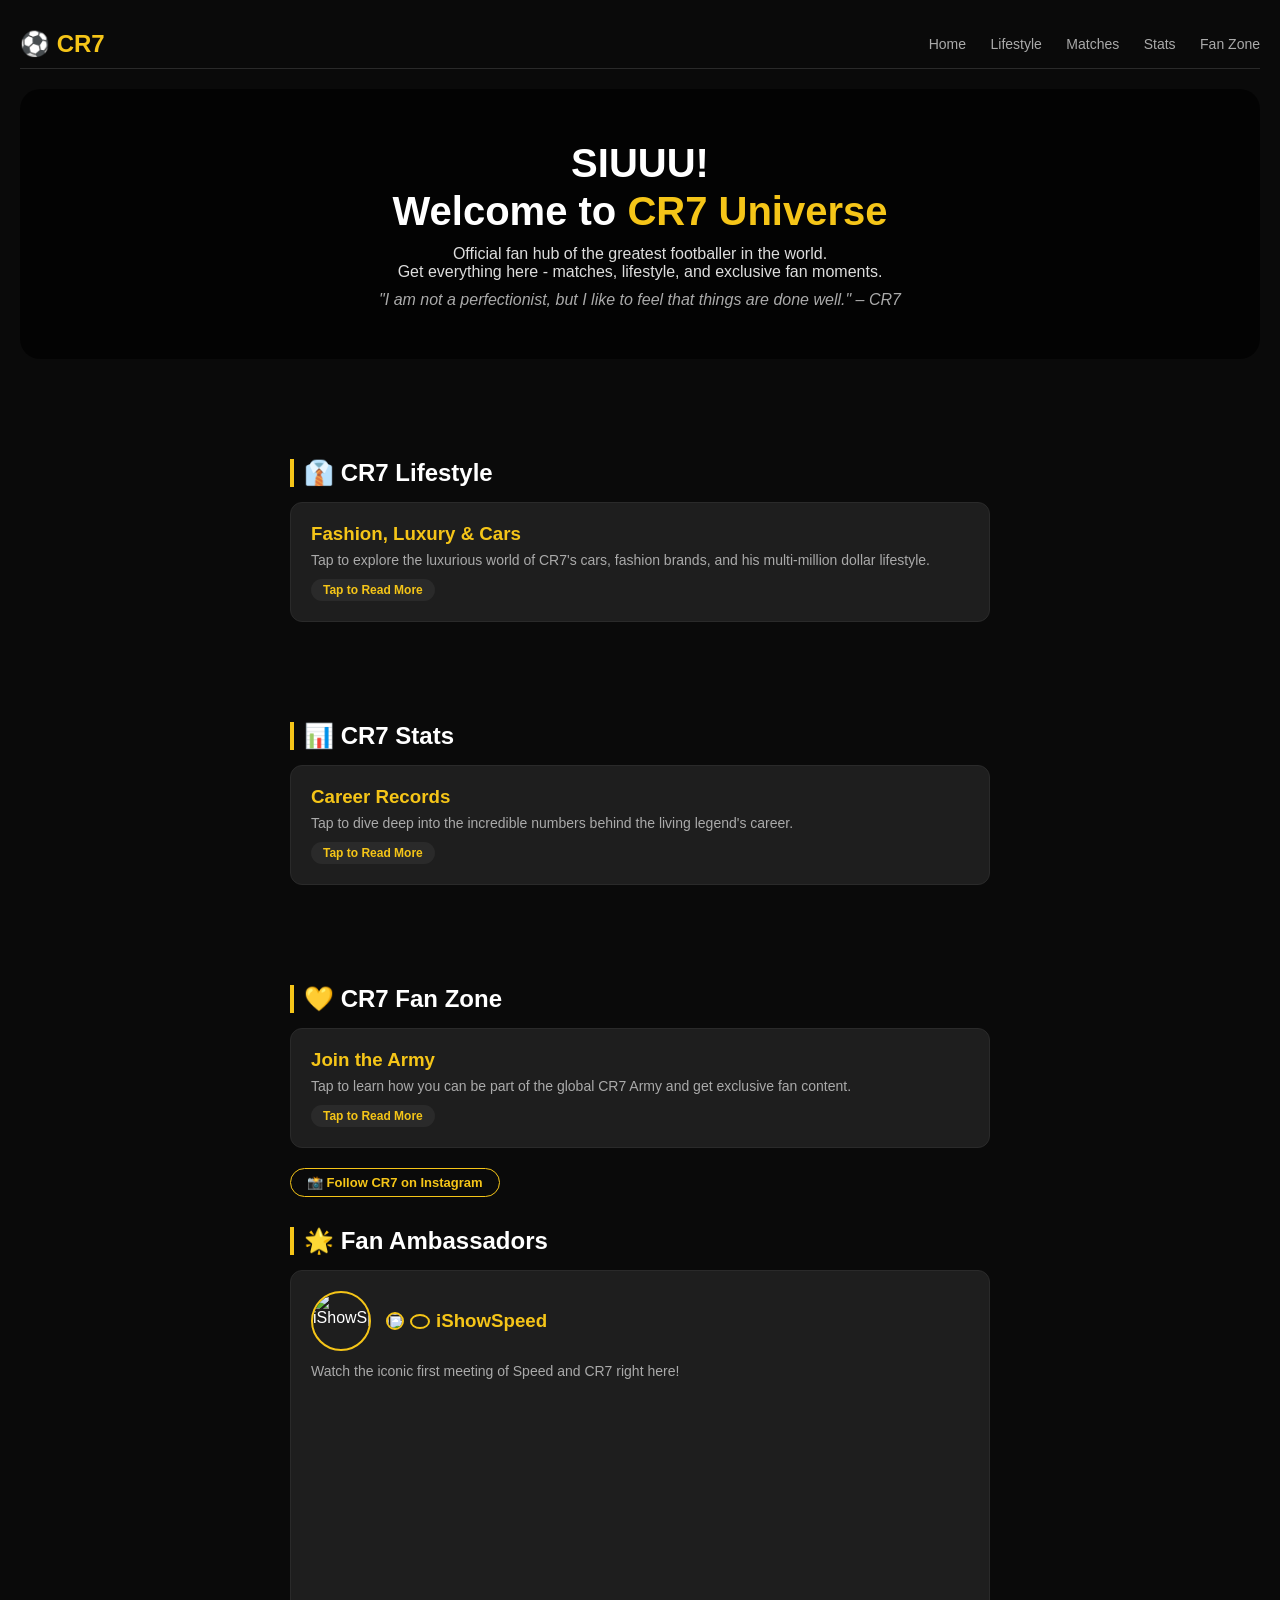
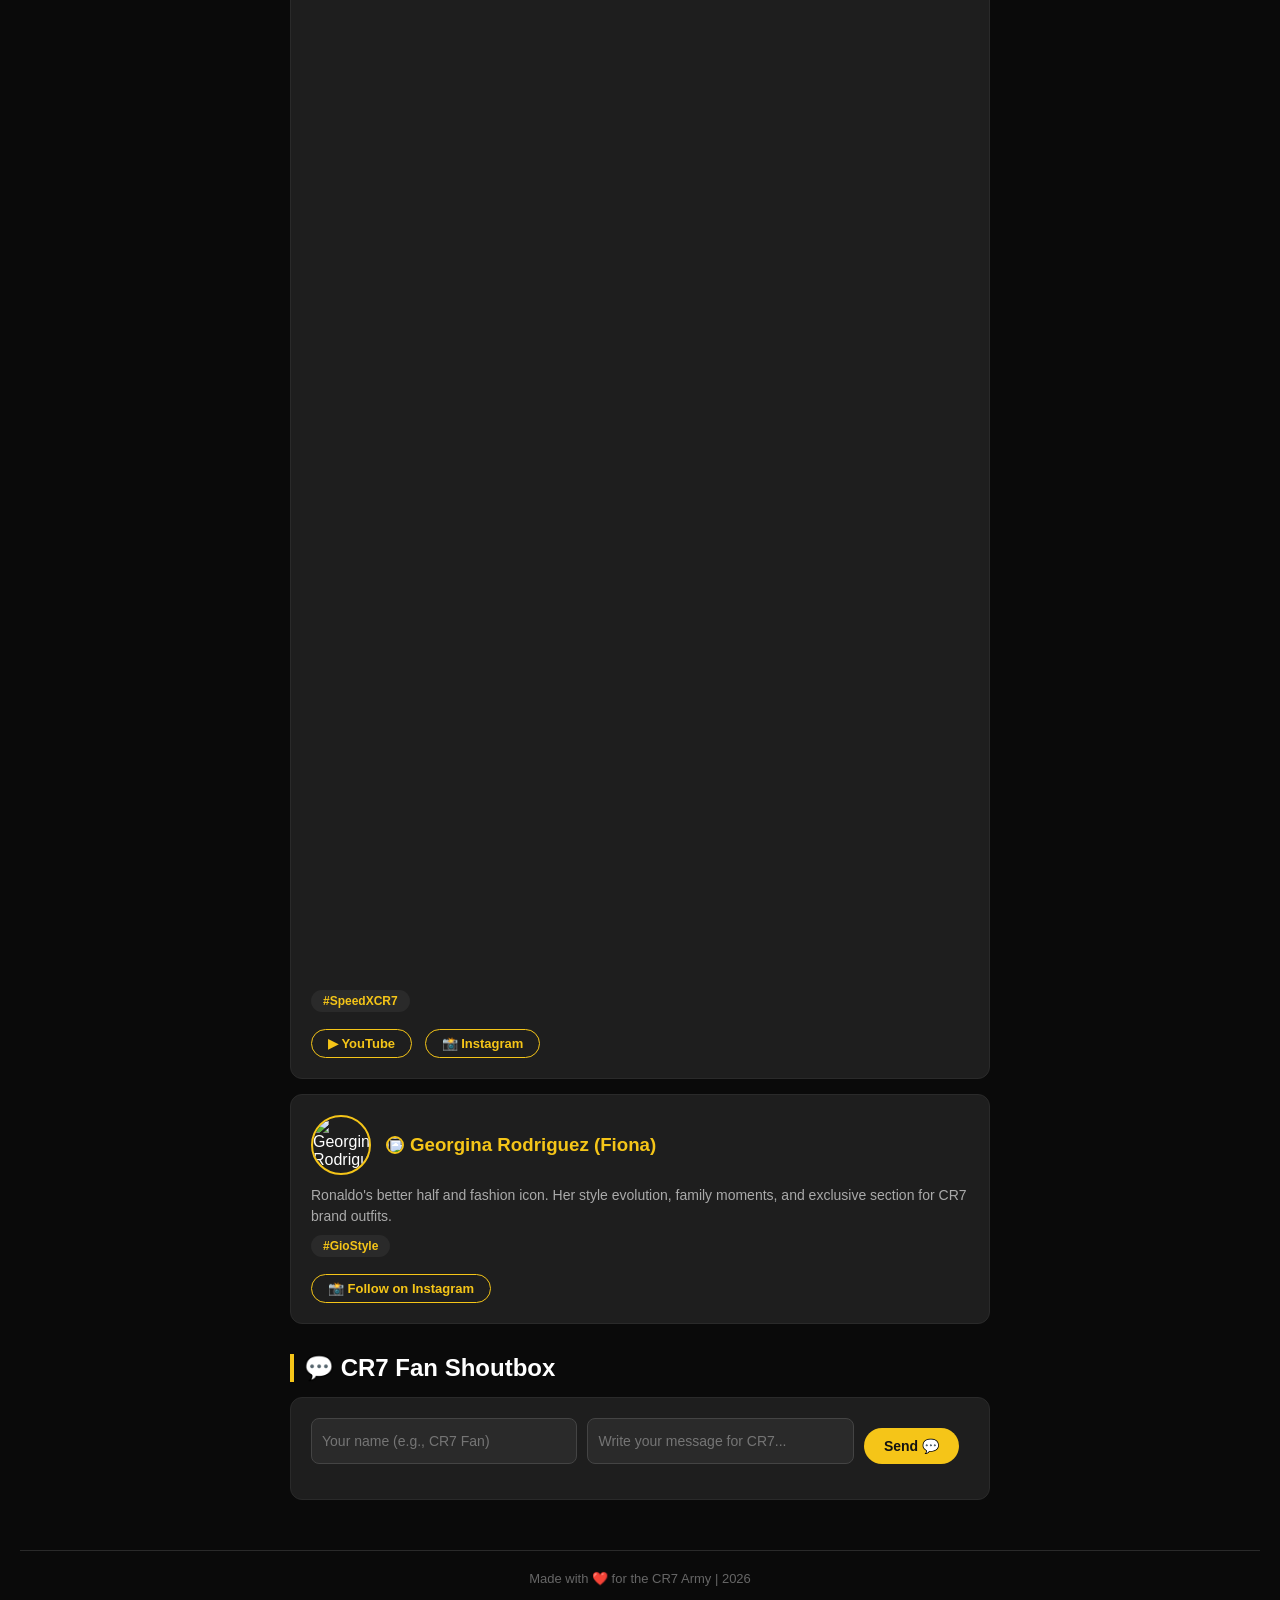
==== commit 6186042c: "Update index.html" ====
--- a/index.html
+++ b/index.html
@@ -11,16 +11,16 @@
   <nav class="navbar">
     <div class="logo">⚽ CR7</div>
     <div class="nav-links">
-      <a href="#home">Home</a>
-      <a href="#lifestyle">Lifestyle</a>
-      <a href="#matches">Matches</a>
-      <a href="#stats">Stats</a>
-      <a href="#fanzone">Fan Zone</a>
+      <a href="index.html">Home</a>
+      <a href="lifestyle.html">Lifestyle</a>
+      <a href="matches.html">Matches</a>
+      <a href="stats.html">Stats</a>
+      <a href="fanzone.html">Fan Zone</a>
     </div>
   </nav>
 
   <div id="main-content">
-    <!-- Hero Section (Photo link ko fix kar diya gaya hai) -->
+    <!-- Hero Section -->
     <div id="home" class="hero">
       <h1>SIUUU! <br> Welcome to <span style="color:#f5c518;">CR7 Universe</span></h1>
       <p>Official fan hub of the greatest footballer in the world.<br>Get everything here - matches, lifestyle, and exclusive fan moments.</p>
@@ -28,71 +28,8 @@
     </div>
 
     <div class="container">
-      <div id="matches">
-        <div class="countdown-container">
-          <div class="countdown-box"><span class="countdown-number" id="days">00</span><span class="countdown-label">Days</span></div>
-          <div class="countdown-box"><span class="countdown-number" id="hours">00</span><span class="countdown-label">Hours</span></div>
-          <div class="countdown-box"><span class="countdown-number" id="minutes">00</span><span class="countdown-label">Mins</span></div>
-          <div class="countdown-box"><span class="countdown-number" id="seconds">00</span><span class="countdown-label">Secs</span></div>
-        </div>
-
-        <h2 class="section-title">🔥 Upcoming Match</h2>
-        <div class="duo-card" style="margin-bottom: 20px;">
-          <div class="team-logos">
-            <img src="https://upload.wikimedia.org/wikipedia/en/1/15/Al_Nassr_FC_logo.svg.png" alt="Al-Nassr">
-            <span>VS</span>
-            <img src="https://upload.wikimedia.org/wikipedia/en/1/15/Al_Hilal_Saudi_FC_Logo.svg.png" alt="Al-Hilal">
-          </div>
-          <h3>Al-Nassr vs Al-Hilal</h3>
-          <p style="color: #aaa; font-size: 14px;">📅 15 August 2026 | 🕗 8:30 PM IST</p>
-          <p style="font-size: 13px;">🏟️ King Saud University Stadium, Riyadh</p>
-          <p style="margin-top: 10px;">📊 Attending: <span id="countDisplay" style="color:#f5c518; font-weight:bold;">12</span></p>
-          <button id="attendBtn" class="attend-btn">✅ I'm Going!</button>
-          <button class="watch-btn">🔴 Watch from Home</button>
-        </div>
-
-        <h2 class="section-title">🔥 Upcoming Fixtures</h2>
-        <div class="fixtures-grid">
-          <div class="duo-card">
-            <h3>Al-Nassr vs Al-Ittihad</h3>
-            <p style="color: #aaa; font-size: 14px;">📅 22 August 2026 | 🕗 9:00 PM IST</p>
-            <p style="font-size: 13px;">🏟️ King Abdullah Sports City, Jeddah</p>
-            <span class="status-tag">Upcoming</span>
-          </div>
-          <div class="duo-card">
-            <h3>Al-Nassr vs Al-Shabab</h3>
-            <p style="color: #aaa; font-size: 14px;">📅 29 August 2026 | 🕗 8:00 PM IST</p>
-            <p style="font-size: 13px;">🏟️ Mrsool Park, Riyadh</p>
-            <span class="status-tag">Upcoming</span>
-          </div>
-        </div>
-
-        <h2 class="section-title">🏆 CR7's Iconic Performances</h2>
-        <div class="fixtures-grid">
-          <div class="duo-card past-match">
-            <div class="match-image"><img src="https://upload.wikimedia.org/wikipedia/commons/thumb/8/8f/Cristiano_Ronaldo_2014_%28cropped%29.jpg/800px-Cristiano_Ronaldo_2014_%28cropped%29.jpg" alt="CR7 UCL 2014"></div>
-            <h3>Real Madrid vs Atlético Madrid</h3>
-            <p style="font-size: 1.2rem; color: #f5c518; font-weight: bold;">4 - 1 (AET)</p>
-            <p style="color: #aaa; font-size: 14px;">🏆 UCL Final | 24 May 2014</p>
-            <p style="margin-top:5px;">CR7 scored the iconic 93rd-minute penalty to seal La Décima! 👑</p>
-          </div>
-          <div class="duo-card past-match">
-            <div class="match-image"><img src="https://upload.wikimedia.org/wikipedia/commons/thumb/4/44/Portugal_vs_Spain_2018.jpg/800px-Portugal_vs_Spain_2018.jpg" alt="Portugal vs Spain"></div>
-            <h3>Portugal vs Spain</h3>
-            <p style="font-size: 1.2rem; color: #f5c518; font-weight: bold;">3 - 3</p>
-            <p style="color: #aaa; font-size: 14px;">🌍 World Cup Group Stage | 15 June 2018</p>
-            <p style="margin-top:5px;">A stunning 88th-minute free-kick for an unbelievable Hat-Trick! 🚀</p>
-          </div>
-          <div class="duo-card past-match">
-            <div class="match-image"><img src="https://upload.wikimedia.org/wikipedia/commons/thumb/1/1e/Cristiano_Ronaldo_Al_Nassr_2023.jpg/800px-Cristiano_Ronaldo_Al_Nassr_2023.jpg" alt="Al-Nassr vs Al-Fateh"></div>
-            <h3>Al-Nassr vs Al-Fateh</h3>
-            <p style="font-size: 1.2rem; color: #f5c518; font-weight: bold;">3 - 0</p>
-            <p style="color: #aaa; font-size: 14px;">🇸🇦 Saudi Pro League | 27 May 2023</p>
-            <p style="margin-top:5px;">Ronaldo bagged a superb brace (Double) to keep Al-Nassr in the title race! 💛</p>
-          </div>
-        </div>
-      </div>
-
+      
+      <!-- Lifestyle Section -->
       <div id="lifestyle" style="margin-top: 50px; padding-top: 20px;">
         <h2 class="section-title">👔 CR7 Lifestyle</h2>
         <div class="duo-card clickable-card" onclick="toggleInfo('lifestyle-info')">
@@ -101,16 +38,15 @@
           <span class="status-tag" style="background: #2a2a2a; color: #f5c518;">Tap to Read More</span>
         </div>
         <div id="lifestyle-info" class="info-panel" style="display: none;">
-          <h3 style="color:#f5c518;">Living Like a Legend: Cars, Watches & The CR7 Brand</h3>
-          <p>Cristiano Ronaldo isn't just a superstar on the pitch; he is a walking symbol of success and luxury. His lifestyle reflects a man who has turned his footballing genius into a multi-million dollar empire that spans across the globe.</p>
-          <p><b>The CR7 Empire:</b> Beyond boots and jerseys, Ronaldo built the <b>CR7 brand</b>, a lifestyle label that produces high-end footwear, premium fragrances, and stylish underwear.</p>
-          <p><b>The Multi-Million Dollar Car Collection:</b> The collection features over 50 rare vehicles, including the ultra-limited <b>Bugatti Chiron</b>, the bold <b>Lamborghini Aventador</b>, the elegant <b>Rolls-Royce Cullinan</b>, and several custom Ferraris, valued at over $50 million.</p>
-          <p><b>Jets and Watches:</b> He owns a customized <b>Gulfstream G200 private jet</b> and frequently wears custom <b>Rolex</b> and <b>Hublot</b> watches worth millions.</p>
-          <p><b>Net Worth 2026:</b> With an estimated net worth exceeding <b>$600 million</b>, Ronaldo remains one of the highest-earning athletes in history.</p>
+          <h3 style="color:#f5c518;">Living Like a Legend</h3>
+          <p><b>The CR7 Empire:</b> Footwear, premium fragrances, and stylish underwear.</p>
+          <p><b>Car Collection:</b> 50+ vehicles including Bugatti Chiron, Lamborghini Aventador, worth over $50 million.</p>
+          <p><b>Net Worth:</b> Exceeds <b>$600 million</b>.</p>
           <button class="watch-btn" onclick="toggleInfo('lifestyle-info')" style="margin-top:10px;">Close</button>
         </div>
       </div>
 
+      <!-- Stats Section -->
       <div id="stats" style="margin-top: 50px; padding-top: 20px;">
         <h2 class="section-title">📊 CR7 Stats</h2>
         <div class="duo-card clickable-card" onclick="toggleInfo('stats-info')">
@@ -119,16 +55,15 @@
           <span class="status-tag" style="background: #2a2a2a; color: #f5c518;">Tap to Read More</span>
         </div>
         <div id="stats-info" class="info-panel" style="display: none;">
-          <h3 style="color:#f5c518;">The GOAT's Numbers: Why He is the Greatest</h3>
-          <p>When Cristiano Ronaldo steps onto the field, history books have to be rewritten. His career is a masterpiece of consistency, determination, and sheer goal-scoring power.</p>
-          <p><b>Over 900 Career Goals:</b> Ronaldo stands alone as the greatest goalscorer in the history of professional football.</p>
-          <p><b>5 Ballon d'Or Awards:</b> Ronaldo has won the prestigious Ballon d'Or five times (2008, 2013, 2014, 2016, 2017).</p>
-          <p><b>UEFA Champions League Royalty:</b> With <b>5 Champions League titles</b> (Man Utd 2008 and Real Madrid 2014, 2016, 2017, 2018), he is the competition's <b>all-time top scorer</b>.</p>
-          <p><b>Portugal's Greatest Hero:</b> With over <b>130 international goals</b>, he led his nation to their first-ever major trophy in 2016—the <b>UEFA European Championship</b>.</p>
+          <h3 style="color:#f5c518;">The GOAT's Numbers</h3>
+          <p><b>900+ Career Goals</b> - The greatest goalscorer in history.</p>
+          <p><b>5 Ballon d'Ors</b> (2008, 2013, 2014, 2016, 2017).</p>
+          <p><b>5 UCL Titles</b> - All-time top scorer in Champions League.</p>
           <button class="watch-btn" onclick="toggleInfo('stats-info')" style="margin-top:10px;">Close</button>
         </div>
       </div>
 
+      <!-- Fan Zone Section -->
       <div id="fanzone" style="margin-top: 50px; padding-top: 20px;">
         <h2 class="section-title">💛 CR7 Fan Zone</h2>
         <div class="duo-card clickable-card" onclick="toggleInfo('fanzone-info')">
@@ -138,10 +73,7 @@
         </div>
         <div id="fanzone-info" class="info-panel" style="display: none;">
           <h3 style="color:#f5c518;">Welcome to the Global CR7 Army</h3>
-          <p>At CR7 Universe, you aren't just a spectator; you are an essential part of the <b>global CR7 Army</b>. This is a community where football lovers from every corner of the world unite to celebrate the legend.</p>
-          <p><b>Stay Ahead of the News:</b> We curate the latest updates, match schedules, and transfer rumors.</p>
-          <p><b>Exclusive Content:</b> Get access to exclusive interviews, rarely seen training ground photos, and classic match highlights.</p>
-          <p><b>A United Community:</b> Share your fan moments and thoughts in our <b>Fan Shoutbox</b> below.</p>
+          <p>Stay updated with match schedules, transfer rumors, and exclusive content.</p>
           <button class="watch-btn" onclick="toggleInfo('fanzone-info')" style="margin-top:10px;">Close</button>
         </div>
         
@@ -150,7 +82,7 @@
         </div>
       </div>
 
-      <!-- Fan Ambassadors (LOGOs ko FIX kar diya) -->
+      <!-- Fan Ambassadors (iShowSpeed & Georgina - Both added) -->
       <h2 class="section-title">🌟 Fan Ambassadors</h2>
       <div class="fixtures-grid">
         <div class="duo-card">
@@ -162,9 +94,9 @@
               iShowSpeed
             </h3>
           </div>
-          <p style="color:#aaa; margin-top: 10px;">The world's #1 Ronaldo superfan. Watch the iconic first meeting of Speed and CR7 right here!</p>
+          <p style="color:#aaa; margin-top: 10px;">Watch the iconic first meeting of Speed and CR7 right here!</p>
           <div class="video-container" style="margin: 15px 0; border-radius: 10px; overflow: hidden; position: relative; padding-bottom: 177.77%; height: 0;">
-              <iframe style="position: absolute; top: 0; left: 0; width: 100%; height: 100%;" src="https://www.youtube.com/embed/Uv1PyE8J38w" title="iShowSpeed CR7 Reaction" frameborder="0" allow="accelerometer; autoplay; clipboard-write; encrypted-media; gyroscope; picture-in-picture" allowfullscreen></iframe>
+              <iframe style="position: absolute; top: 0; left: 0; width: 100%; height: 100%;" src="https://www.youtube.com/embed/Uv1PyE8J38w" frameborder="0" allowfullscreen></iframe>
           </div>
           <span class="status-tag" style="background: #2a2a2a; color: #f5c518;">#SpeedXCR7</span>
           <div style="margin-top: 12px;">
@@ -173,6 +105,7 @@
           </div>
         </div>
 
+        <!-- ✅ यहाँ Georgina का कार्ड जोड़ दिया गया है -->
         <div class="duo-card">
           <div class="ambassador-img">
             <img src="https://upload.wikimedia.org/wikipedia/commons/thumb/d/d0/Georgina_Rodr%C3%ADguez_2023.jpg/800px-Georgina_Rodr%C3%ADguez_2023.jpg" alt="Georgina Rodriguez">
@@ -189,6 +122,7 @@
         </div>
       </div>
 
+      <!-- Shoutbox -->
       <h2 class="section-title">💬 CR7 Fan Shoutbox</h2>
       <div class="shoutbox-container">
         <div class="shoutbox-form">
@@ -203,6 +137,7 @@
 
   <div class="footer">Made with ❤️ for the CR7 Army | 2026</div>
   <button id="scrollTopBtn" class="scroll-top-btn" onclick="scrollToTop()">⬆ Top</button>
+  
   <script src="script.js"></script>
 </body>
 </html>
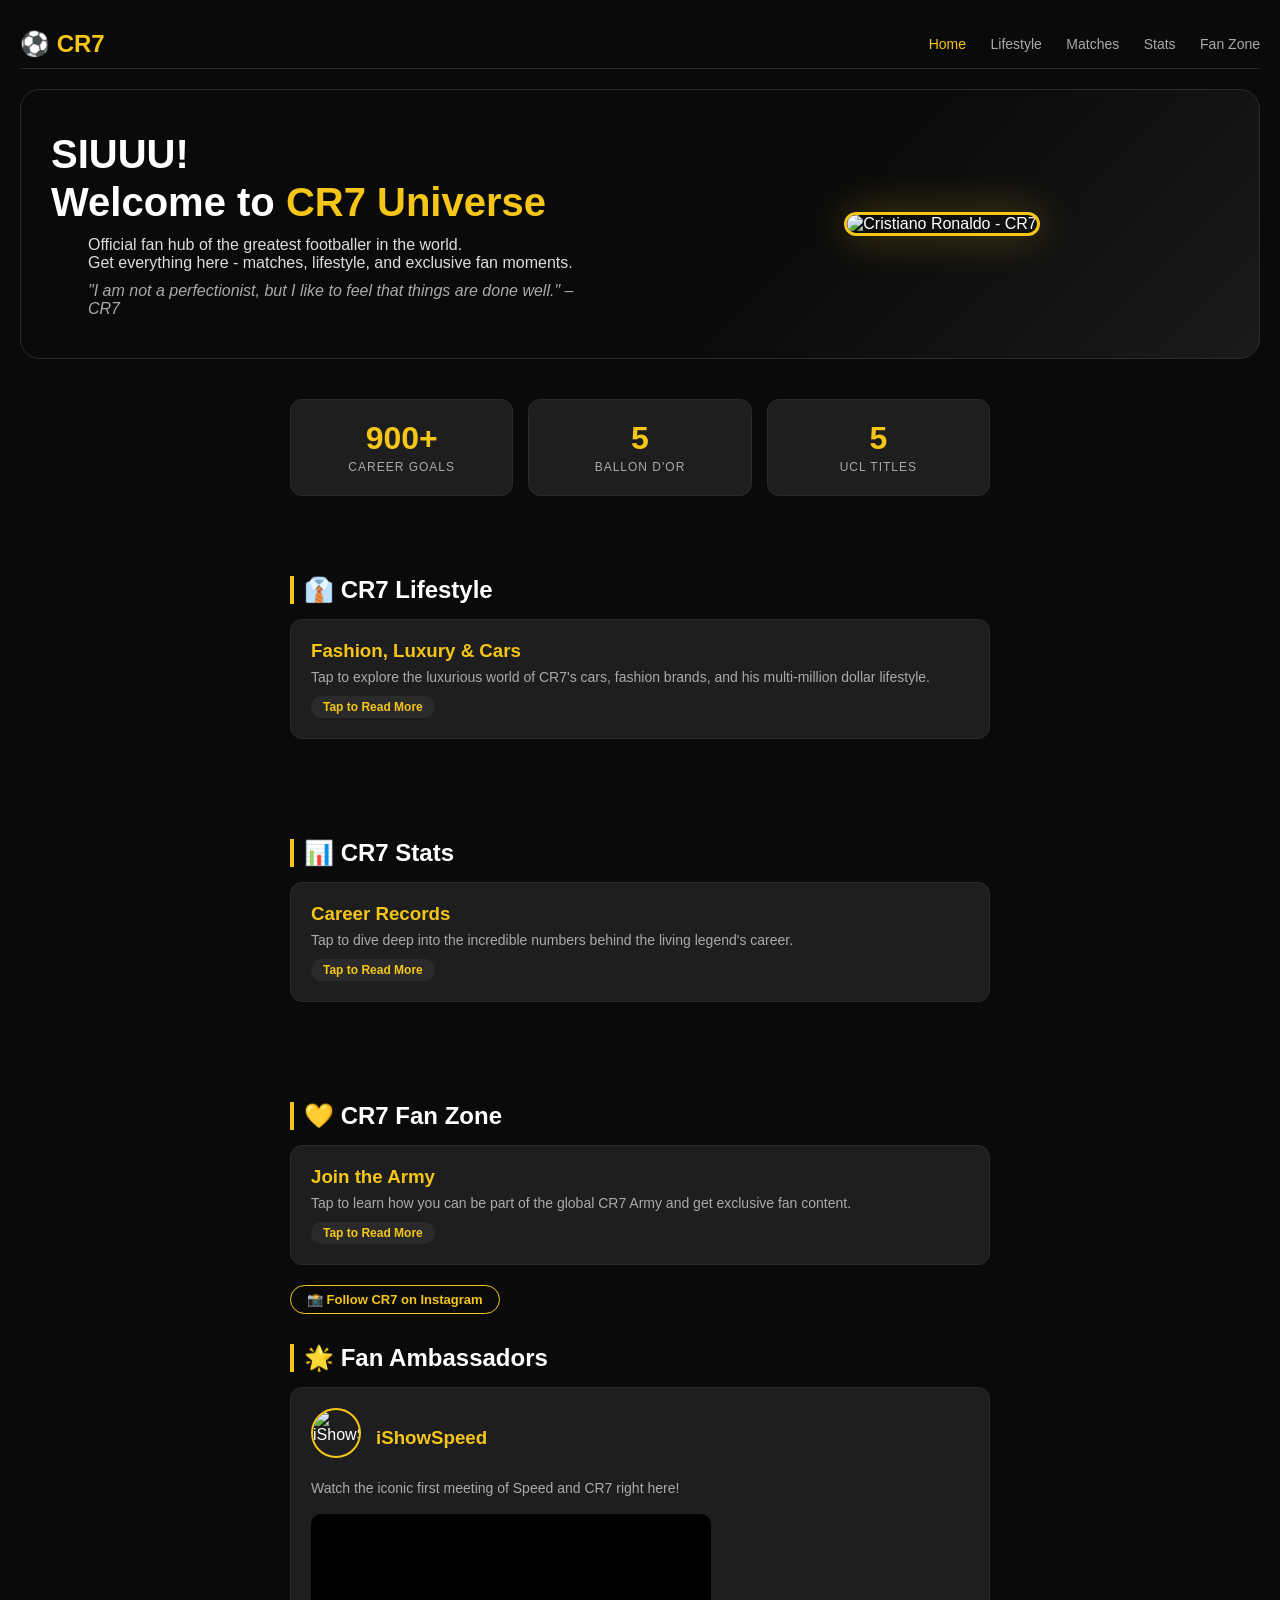
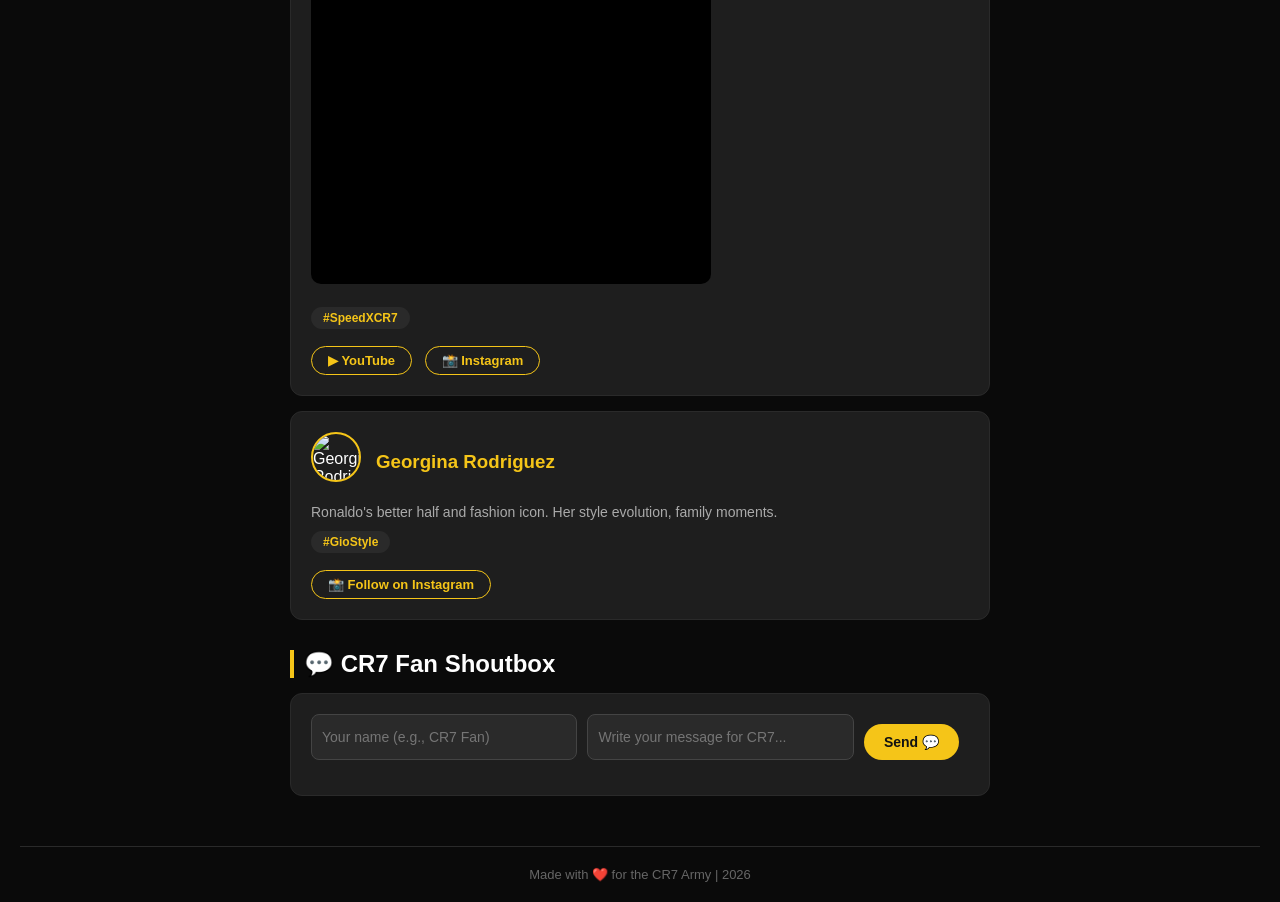
==== commit 1e075ff9: "Update index.html" ====
--- a/index.html
+++ b/index.html
@@ -5,13 +5,156 @@
   <meta name="viewport" content="width=device-width, initial-scale=1.0">
   <title>CR7 Universe</title>
   <link rel="stylesheet" href="style.css">
+  <style>
+    /* ---------- EXTRA STYLES FOR HOME PAGE (MASALA VERSION) ---------- */
+    
+    /* 1. Glowing text animation for SIUUU */
+    .glow-text {
+      animation: glowPulse 2s ease-in-out infinite;
+    }
+    @keyframes glowPulse {
+      0% { text-shadow: 0 0 10px #f5c518, 0 0 20px #f5c518; }
+      50% { text-shadow: 0 0 20px #f5c518, 0 0 40px #f5c518, 0 0 60px #f5c518; }
+      100% { text-shadow: 0 0 10px #f5c518, 0 0 20px #f5c518; }
+    }
+
+    /* 2. Flash Stats Cards */
+    .flash-stats {
+      display: flex;
+      justify-content: space-around;
+      gap: 15px;
+      margin: 20px 0 30px 0;
+      flex-wrap: wrap;
+    }
+    .stat-flash-card {
+      background: #1e1e1e;
+      border: 1px solid #2a2a2a;
+      border-radius: 12px;
+      padding: 20px 25px;
+      text-align: center;
+      flex: 1;
+      min-width: 100px;
+      transition: transform 0.3s ease, border-color 0.3s ease;
+    }
+    .stat-flash-card:hover {
+      transform: translateY(-5px);
+      border-color: #f5c518;
+    }
+    .stat-flash-card .number {
+      font-size: 32px;
+      font-weight: 900;
+      color: #f5c518;
+      display: block;
+    }
+    .stat-flash-card .label {
+      font-size: 12px;
+      color: #aaa;
+      text-transform: uppercase;
+      letter-spacing: 1px;
+      margin-top: 5px;
+    }
+
+    /* 3. FIXED HERO SECTION (Text + CR7 Image Side by Side) */
+    .hero {
+      display: flex;
+      align-items: center;
+      justify-content: space-between;
+      gap: 30px;
+      text-align: left;
+      padding: 40px 30px;
+      margin-bottom: 40px;
+      border-radius: 20px;
+      background: linear-gradient(135deg, #0a0a0a 60%, #1a1a1a 100%);
+      border: 1px solid #2a2a2a;
+      overflow: hidden;
+    }
+    .hero-text {
+      flex: 1;
+      min-width: 250px;
+    }
+    .hero-text h1 {
+      font-size: 40px;
+      margin-bottom: 10px;
+      line-height: 1.2;
+    }
+    .hero-text p {
+      color: #ddd;
+      max-width: 500px;
+    }
+    .hero-image {
+      flex: 1;
+      text-align: center;
+      min-width: 200px;
+    }
+    .hero-image img {
+      max-width: 100%;
+      max-height: 380px;
+      width: auto;
+      border-radius: 20px;
+      border: 3px solid #f5c518;
+      box-shadow: 0 0 40px rgba(245, 197, 24, 0.3);
+      object-fit: cover;
+      transition: transform 0.4s ease;
+    }
+    .hero-image img:hover {
+      transform: scale(1.02);
+      box-shadow: 0 0 60px rgba(245, 197, 24, 0.5);
+    }
+
+    /* 4. Fix for vertical video - make it smaller on desktop */
+    .ambassador-video-wrapper {
+      margin: 15px 0;
+      border-radius: 10px;
+      overflow: hidden;
+      position: relative;
+      padding-bottom: 56.25%; /* Default 16:9 */
+      height: 0;
+      max-width: 400px; /* Limit width */
+      background: #000;
+    }
+    .ambassador-video-wrapper iframe {
+      position: absolute;
+      top: 0;
+      left: 0;
+      width: 100%;
+      height: 100%;
+    }
+    
+    /* 5. Responsive for Mobile */
+    @media (max-width: 768px) {
+      .hero {
+        flex-direction: column;
+        text-align: center;
+        padding: 30px 20px;
+      }
+      .hero-text {
+        text-align: center;
+      }
+      .hero-text p {
+        margin-left: auto;
+        margin-right: auto;
+      }
+      .hero-image img {
+        max-height: 250px;
+      }
+    }
+    @media (max-width: 600px) {
+      .ambassador-video-wrapper {
+        max-width: 100%;
+        padding-bottom: 177.77%; /* 9:16 for mobile */
+      }
+      .stat-flash-card .number {
+        font-size: 24px;
+      }
+    }
+  </style>
 </head>
 <body>
 
   <nav class="navbar">
     <div class="logo">⚽ CR7</div>
     <div class="nav-links">
-      <a href="index.html">Home</a>
+      <a href="index.html" style="color:#f5c518;">Home</a>
       <a href="lifestyle.html">Lifestyle</a>
       <a href="matches.html">Matches</a>
       <a href="stats.html">Stats</a>
@@ -20,17 +163,43 @@
   </nav>
 
   <div id="main-content">
-    <!-- Hero Section -->
+    
+    <!-- ✅ UPGRADED HERO SECTION: Text + CR7 Image -->
     <div id="home" class="hero">
-      <h1>SIUUU! <br> Welcome to <span style="color:#f5c518;">CR7 Universe</span></h1>
-      <p>Official fan hub of the greatest footballer in the world.<br>Get everything here - matches, lifestyle, and exclusive fan moments.</p>
-      <p style="color:#aaa; font-style:italic; margin-top:10px;">"I am not a perfectionist, but I like to feel that things are done well." – CR7</p>
+      <div class="hero-text">
+        <h1>
+          <span class="glow-text">SIUUU!</span> <br> 
+          Welcome to <span style="color:#f5c518;">CR7 Universe</span>
+        </h1>
+        <p>Official fan hub of the greatest footballer in the world.<br>Get everything here - matches, lifestyle, and exclusive fan moments.</p>
+        <p style="color:#aaa; font-style:italic; margin-top:10px;">"I am not a perfectionist, but I like to feel that things are done well." – CR7</p>
+      </div>
+      <div class="hero-image">
+        <!-- ✅ CR7 KI IMAGE (Yeh reliable hai) -->
+        <img src="https://upload.wikimedia.org/wikipedia/commons/thumb/d/d8/Cristiano_Ronaldo_2018.jpg/800px-Cristiano_Ronaldo_2018.jpg" alt="Cristiano Ronaldo - CR7">
+      </div>
     </div>
 
     <div class="container">
       
+      <!-- ✅ FLASH STATS (Quick Glance) -->
+      <div class="flash-stats">
+        <div class="stat-flash-card">
+          <span class="number">900+</span>
+          <span class="label">Career Goals</span>
+        </div>
+        <div class="stat-flash-card">
+          <span class="number">5</span>
+          <span class="label">Ballon d'Or</span>
+        </div>
+        <div class="stat-flash-card">
+          <span class="number">5</span>
+          <span class="label">UCL Titles</span>
+        </div>
+      </div>
+
       <!-- Lifestyle Section -->
-      <div id="lifestyle" style="margin-top: 50px; padding-top: 20px;">
+      <div id="lifestyle" style="margin-top: 20px; padding-top: 20px;">
         <h2 class="section-title">👔 CR7 Lifestyle</h2>
         <div class="duo-card clickable-card" onclick="toggleInfo('lifestyle-info')">
           <h3>Fashion, Luxury & Cars</h3>
@@ -82,21 +251,19 @@
         </div>
       </div>
 
-      <!-- Fan Ambassadors (iShowSpeed & Georgina - Both added) -->
+      <!-- Fan Ambassadors -->
       <h2 class="section-title">🌟 Fan Ambassadors</h2>
       <div class="fixtures-grid">
         <div class="duo-card">
           <div class="ambassador-img">
-            <img src="https://upload.wikimedia.org/wikipedia/commons/thumb/e/e5/IShowSpeed_at_ESPN_2024.jpg/800px-IShowSpeed_at_ESPN_2024.jpg" alt="iShowSpeed">
-            <h3 style="margin:0; color:#f5c518; display:flex; align-items:center;">
-              <img src="https://upload.wikimedia.org/wikipedia/commons/thumb/e/e7/Instagram_logo_2016.svg/2048px-Instagram_logo_2016.svg.png" style="width:18px; height:18px; margin-right:6px;">
-              <img src="https://upload.wikimedia.org/wikipedia/commons/thumb/0/09/YouTube_Logo_%282013-2017%29.svg/2560px-YouTube_Logo_%282013-2017%29.svg.png" style="width:20px; height:15px; margin-right:6px;">
-              iShowSpeed
-            </h3>
+            <img src="https://upload.wikimedia.org/wikipedia/commons/thumb/e/e5/IShowSpeed_at_ESPN_2024.jpg/800px-IShowSpeed_at_ESPN_2024.jpg" alt="iShowSpeed" style="width:50px; height:50px; border-radius:50%; object-fit:cover; margin-bottom:10px;">
+            <!-- ✅ FIXED SPELLING: iShowSpeen -> iShowSpeed -->
+            <h3 style="margin:0; color:#f5c518;">iShowSpeed</h3>
           </div>
           <p style="color:#aaa; margin-top: 10px;">Watch the iconic first meeting of Speed and CR7 right here!</p>
-          <div class="video-container" style="margin: 15px 0; border-radius: 10px; overflow: hidden; position: relative; padding-bottom: 177.77%; height: 0;">
-              <iframe style="position: absolute; top: 0; left: 0; width: 100%; height: 100%;" src="https://www.youtube.com/embed/Uv1PyE8J38w" frameborder="0" allowfullscreen></iframe>
+          <!-- ✅ FIXED VIDEO WRAPPER: Smaller size -->
+          <div class="ambassador-video-wrapper">
+            <iframe src="https://www.youtube.com/embed/Uv1PyE8J38w" frameborder="0" allowfullscreen></iframe>
           </div>
           <span class="status-tag" style="background: #2a2a2a; color: #f5c518;">#SpeedXCR7</span>
           <div style="margin-top: 12px;">
@@ -105,16 +272,13 @@
           </div>
         </div>
 
-        <!-- ✅ यहाँ Georgina का कार्ड जोड़ दिया गया है -->
         <div class="duo-card">
           <div class="ambassador-img">
-            <img src="https://upload.wikimedia.org/wikipedia/commons/thumb/d/d0/Georgina_Rodr%C3%ADguez_2023.jpg/800px-Georgina_Rodr%C3%ADguez_2023.jpg" alt="Georgina Rodriguez">
-            <h3 style="margin:0; color:#f5c518; display:flex; align-items:center;">
-              <img src="https://upload.wikimedia.org/wikipedia/commons/thumb/e/e7/Instagram_logo_2016.svg/2048px-Instagram_logo_2016.svg.png" style="width:18px; height:18px; margin-right:6px;">
-              Georgina Rodriguez (Fiona)
-            </h3>
-          </div>
-          <p style="color:#aaa; margin-top: 10px;">Ronaldo's better half and fashion icon. Her style evolution, family moments, and exclusive section for CR7 brand outfits.</p>
+            <img src="https://upload.wikimedia.org/wikipedia/commons/thumb/d/d0/Georgina_Rodr%C3%ADguez_2023.jpg/800px-Georgina_Rodr%C3%ADguez_2023.jpg" alt="Georgina Rodriguez" style="width:50px; height:50px; border-radius:50%; object-fit:cover; margin-bottom:10px;">
+            <!-- ✅ FIXED SPELLING: Georgia -> Georgina -->
+            <h3 style="margin:0; color:#f5c518;">Georgina Rodriguez</h3>
+          </div>
+          <p style="color:#aaa; margin-top: 10px;">Ronaldo's better half and fashion icon. Her style evolution, family moments.</p>
           <span class="status-tag" style="background: #2a2a2a; color: #f5c518;">#GioStyle</span>
           <div style="margin-top: 12px;">
             <a href="https://www.instagram.com/georginagio/" target="_blank" class="ambassador-link">📸 Follow on Instagram</a>
